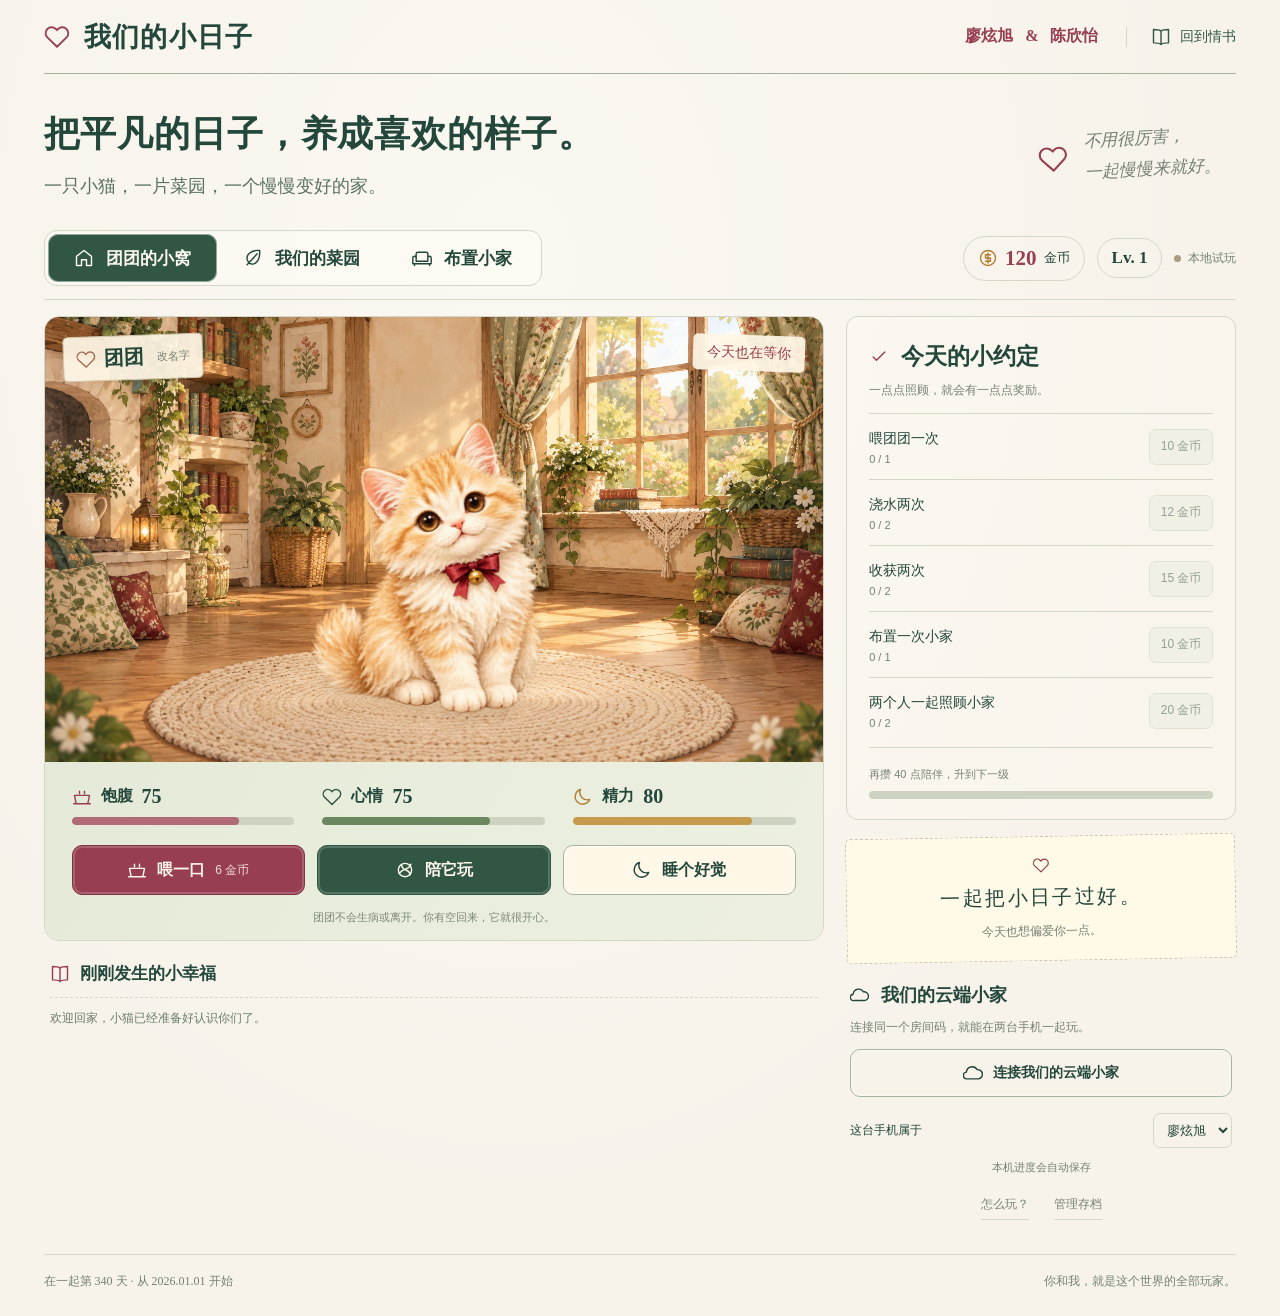
==== play/index.html @ 1a45c932 "Add our shared little world: pet, garden, home and romantic letter" ====
<!DOCTYPE html>
<html lang="zh-CN">
<head>
  <meta charset="utf-8">
  <meta name="viewport" content="width=device-width, initial-scale=1, viewport-fit=cover">
  <meta name="theme-color" content="#f7f3eb">
  <meta name="description" content="一只小猫，一片菜园，一个慢慢变好的家。属于我们的双人小天地。">
  <meta name="referrer" content="no-referrer">
  <title>我们的小日子 · 廖炫旭与陈欣怡</title>
  <link rel="stylesheet" href="./styles.css">
</head>
<body>
  <svg class="icon-library" aria-hidden="true"><defs>
    <symbol id="i-heart" viewBox="0 0 24 24"><path d="M20.8 4.6a5.5 5.5 0 0 0-7.8 0L12 5.7l-1.1-1.1a5.5 5.5 0 0 0-7.8 7.8L12 21l8.8-8.6a5.5 5.5 0 0 0 0-7.8Z"/></symbol>
    <symbol id="i-home" viewBox="0 0 24 24"><path d="m3 10 9-7 9 7v11h-6v-7H9v7H3Z"/></symbol>
    <symbol id="i-leaf" viewBox="0 0 24 24"><path d="M20 3C9 2 2 9 6 16s15 3 14-13ZM5 20 17 7"/></symbol>
    <symbol id="i-sofa" viewBox="0 0 24 24"><path d="M5 12V7a2 2 0 0 1 2-2h10a2 2 0 0 1 2 2v5M5 12a2 2 0 0 0-4 0v7h22v-7a2 2 0 0 0-4 0v4H5Zm-2 7v2m18-2v2"/></symbol>
    <symbol id="i-moon" viewBox="0 0 24 24"><path d="M20 15A9 9 0 0 1 9 3a9 9 0 1 0 11 12Z"/></symbol>
    <symbol id="i-bowl" viewBox="0 0 24 24"><path d="M3 10h18l-2 10H5ZM9 8V5m6 3V5M2 20h20"/></symbol>
    <symbol id="i-play" viewBox="0 0 24 24"><circle cx="12" cy="12" r="8"/><path d="M8 6c0 8 10 4 10 12M5 16c7-8 11-3 14-11"/></symbol>
    <symbol id="i-cloud" viewBox="0 0 24 24"><path d="M5 19a4 4 0 0 1-1-8 7 7 0 0 1 13-3 5.5 5.5 0 1 1 1.5 11Z"/></symbol>
    <symbol id="i-check" viewBox="0 0 24 24"><path d="m5 12 4 4L19 6"/></symbol>
    <symbol id="i-close" viewBox="0 0 24 24"><path d="m6 6 12 12M6 18 18 6"/></symbol>
    <symbol id="i-arrow" viewBox="0 0 24 24"><path d="M4 12h16m-6-6 6 6-6 6"/></symbol>
    <symbol id="i-water" viewBox="0 0 24 24"><path d="M12 3s-7 8-7 12a7 7 0 0 0 14 0c0-4-7-12-7-12ZM8 15a4 4 0 0 0 4 4"/></symbol>
    <symbol id="i-book" viewBox="0 0 24 24"><path d="M12 5v16M3 3c4 0 7 0 9 2 2-2 5-2 9-2v16c-4 0-7 0-9 2-2-2-5-2-9-2Z"/></symbol>
    <symbol id="i-coin" viewBox="0 0 24 24"><circle cx="12" cy="12" r="9"/><path d="M15 8H9v4h6v4H9m3-10v12"/></symbol>
    <symbol id="i-gift" viewBox="0 0 24 24"><path d="M3 10h18v4H3Zm2 4v7h14v-7M12 10v11M12 10c-8-2-6-8-2-5l2 5c8-2 6-8 2-5Z"/></symbol>
  </defs></svg>
  <div class="app-shell">
    <header class="topbar">
      <a href="./" class="brand"><svg><use href="#i-heart"/></svg><span>我们的小日子</span></a>
      <div class="topbar-right"><span class="couple">廖炫旭 <i>&amp;</i> 陈欣怡</span><a href="../index.html" class="letter-link"><svg><use href="#i-book"/></svg>回到情书</a></div>
    </header>
    <main>
      <section class="welcome" aria-labelledby="welcome-title">
        <div><h1 id="welcome-title">把平凡的日子，养成喜欢的样子。</h1><p>一只小猫，一片菜园，一个慢慢变好的家。</p></div>
        <div class="welcome-note"><svg><use href="#i-heart"/></svg><span>不用很厉害，<br>一起慢慢来就好。</span></div>
      </section>
      <div class="world-toolbar">
        <div class="tabs" role="tablist" aria-label="选择小游戏">
          <button id="tab-pet" role="tab" aria-selected="true" aria-controls="panel-pet" data-tab="pet"><svg><use href="#i-home"/></svg><span>团团的小窝</span></button>
          <button id="tab-farm" role="tab" aria-selected="false" aria-controls="panel-farm" tabindex="-1" data-tab="farm"><svg><use href="#i-leaf"/></svg><span>我们的菜园</span></button>
          <button id="tab-home" role="tab" aria-selected="false" aria-controls="panel-home" tabindex="-1" data-tab="home"><svg><use href="#i-sofa"/></svg><span>布置小家</span></button>
        </div>
        <div class="world-resources"><span class="coin-counter"><svg><use href="#i-coin"/></svg><b id="coins">120</b> 金币</span><span class="level-counter" id="level">Lv. 1</span><button class="connection" id="connection-button" aria-haspopup="dialog"><i id="connection-dot"></i><span id="connection-label">本地试玩</span></button></div>
      </div>
      <div class="world-layout">
        <div class="play-column">
          <section id="panel-pet" class="game-panel" role="tabpanel" aria-labelledby="tab-pet">
            <div class="scene pet-scene" id="pet-scene">
              <div class="scene-caption"><button class="pet-name" id="rename-pet" aria-label="给宠物取名字"><svg><use href="#i-heart"/></svg><span id="pet-name">团团</span><small>改名字</small></button><span class="scene-message" id="pet-message">今天也在等你</span></div>
              <button class="pet-character" id="pet-character" aria-label="摸摸团团"><span class="pet-sprite" aria-hidden="true"></span></button>
              <span class="pet-bubble" id="pet-bubble" aria-live="polite" hidden>喵，喜欢和你在一起。</span>
            </div>
            <div class="pet-care">
              <div class="pet-stats">
                <div class="pet-stat"><span><svg><use href="#i-bowl"/></svg>饱腹 <b id="hunger-value">75</b></span><progress id="hunger-bar" max="100" value="75" aria-label="饱腹程度">75</progress></div>
                <div class="pet-stat"><span><svg><use href="#i-heart"/></svg>心情 <b id="happiness-value">75</b></span><progress id="happiness-bar" max="100" value="75" aria-label="心情">75</progress></div>
                <div class="pet-stat"><span><svg><use href="#i-moon"/></svg>精力 <b id="energy-value">80</b></span><progress id="energy-bar" max="100" value="80" aria-label="精力">80</progress></div>
              </div>
              <div class="pet-actions"><button class="button rose" data-action="feed"><svg><use href="#i-bowl"/></svg>喂一口 <small>6 金币</small></button><button class="button green" data-action="play"><svg><use href="#i-play"/></svg>陪它玩</button><button class="button paper" data-action="rest"><svg><use href="#i-moon"/></svg>睡个好觉</button></div>
              <p class="gentle-note" id="pet-help">团团不会生病或离开。你有空回来，它就很开心。</p>
            </div>
          </section>
          <section id="panel-farm" class="game-panel" role="tabpanel" aria-labelledby="tab-farm" hidden>
            <div class="section-top"><div><h2>一起种下小期待</h2><p>选择种子，再点一块空地。浇水可以让作物更快长大。</p></div><button class="small-button" id="harvest-all">收获成熟作物</button></div>
            <div class="seed-picker" id="seed-picker" aria-label="选择种子"></div>
            <div class="scene farm-scene" id="farm-scene"><div class="farm-plots" id="farm-plots" aria-label="六块菜地"></div><div class="garden-caption"><svg><use href="#i-leaf"/></svg><span>爱会长大，小菜也会。</span></div></div>
            <div class="farm-footer"><span><span class="legend-dot empty"></span>空地：种下</span><span><span class="legend-dot growing"></span>生长中：浇水</span><span><span class="legend-dot ready"></span>成熟了：收获</span><p>离开页面也会生长，不会枯萎。最快 20 秒就能收获。</p></div>
          </section>
          <section id="panel-home" class="game-panel" role="tabpanel" aria-labelledby="tab-home" hidden>
            <div class="section-top"><div><h2>把喜欢的东西，放进我们的家</h2><p id="home-help">买一件家具，再点「摆放」。可以拖动，也可以选中后点位置。</p></div><button class="small-button" id="remove-selected" disabled>收回选中的家具</button></div>
            <div class="scene home-scene" id="home-scene" tabindex="0" role="group" aria-label="布置小家，选中家具后用方向键移动"><div class="home-items" id="home-items"></div><div class="home-hint" id="placement-hint" hidden>点一个位置，或用方向键微调</div></div>
            <div class="shop-heading"><h3>把家一点点填满</h3><span id="selected-furniture-label">先从一张柔软的小毯子开始。</span></div>
            <div class="furniture-shop" id="furniture-shop"></div>
          </section>
          <section class="journal-section" aria-labelledby="journal-title"><div class="journal-heading"><svg><use href="#i-book"/></svg><h2 id="journal-title">刚刚发生的小幸福</h2></div><ol id="journal-list"><li>欢迎回家，团团已经准备好认识你们了。</li></ol></section>
        </div>
        <aside class="sidebar">
          <section class="daily-section" aria-labelledby="daily-title"><h2 id="daily-title"><svg><use href="#i-check"/></svg>今天的小约定</h2><p class="daily-note">一点点照顾，就会有一点点奖励。</p><div id="daily-tasks"></div><div class="level-progress"><span id="xp-label">再攒 40 点陪伴，升到下一级</span><progress id="xp-bar" max="40" value="0" aria-label="等级经验"></progress></div></section>
          <div class="love-note"><svg><use href="#i-heart"/></svg><p>一起把小日子过好。</p><small id="daily-love">今天也想偏爱你一点。</small></div>
          <section class="shared-section"><h2><svg><use href="#i-cloud"/></svg>我们的云端小家</h2><p id="sync-help">连接同一个房间码，就能在两台手机一起玩。</p><button class="button cloud-button" id="open-cloud"><svg><use href="#i-cloud"/></svg><span id="cloud-button-label">连接我们的云端小家</span></button><div class="actor-select"><label for="actor">这台手机属于</label><select id="actor"><option value="heok">廖炫旭</option><option value="xy">陈欣怡</option></select></div><p class="save-status" id="save-status" role="status">本机进度会自动保存</p></section>
          <div class="utility-actions"><button id="open-guide">怎么玩？</button><button id="open-save">管理存档</button></div>
        </aside>
      </div>
    </main>
    <footer><p id="anniversary-label">在一起第 273 天 · 从 2026.01.01 开始</p><p>你和我，就是这个世界的全部玩家。</p></footer>
  </div>
  <dialog id="cloud-dialog" aria-labelledby="cloud-title"><button class="dialog-close" data-close="cloud-dialog" aria-label="关闭云端连接"><svg><use href="#i-close"/></svg></button><h2 id="cloud-title">让我们住进同一个小世界</h2><p>一人创建小家，把房间码私下发给另一人。另一台手机输入同一个码，进度就能共享。</p><div class="cloud-connected" id="cloud-connected" hidden><label for="current-code">你们的房间码（只发给彼此）</label><input id="current-code" readonly autocomplete="off" spellcheck="false"><button class="button green" id="copy-room">复制房间码</button><button class="text-button" id="leave-room">切回本地试玩</button></div><div id="cloud-setup"><button class="button green wide" id="create-room">创建我们的新小家</button><p class="separator">或者，加入已经创建的小家</p><form id="join-form"><label for="join-code">房间码</label><input id="join-code" placeholder="粘贴对方发来的 32 位房间码" minlength="32" maxlength="40" autocomplete="off" autocapitalize="off" spellcheck="false" required><button class="button paper wide" type="submit">加入这个小家</button></form><p class="small-print">云端小家从全新的进度开始；本地试玩存档会保留。断网时暂停云端操作，避免覆盖彼此的进度。</p></div><p class="dialog-status" id="cloud-status" role="status"></p></dialog>
  <dialog id="name-dialog" aria-labelledby="name-title"><button class="dialog-close" data-close="name-dialog" aria-label="关闭取名"><svg><use href="#i-close"/></svg></button><h2 id="name-title">给小猫取个名字</h2><form id="name-form"><label for="new-pet-name">你们想怎么叫它？</label><input id="new-pet-name" maxlength="12" autocomplete="off" required><button class="button green" type="submit">就叫这个名字</button></form><p class="dialog-status" id="name-status" role="status"></p></dialog>
  <dialog id="guide-dialog" aria-labelledby="guide-title"><button class="dialog-close" data-close="guide-dialog" aria-label="关闭玩法说明"><svg><use href="#i-close"/></svg></button><h2 id="guide-title">我们的慢慢来指南</h2><ol class="guide-list"><li><b>照顾小猫</b><p>喂食花 6 金币；玩耍消耗精力；睡一觉补充精力。连点时它会休息几秒，不会生病或离开。</p></li><li><b>经营菜园</b><p>先选种子，再点空地。胡萝卜 20 秒、草莓 45 秒、向日葵 90 秒成熟；浇一次水会缩短剩余时间。成熟后点击收获，赚取金币和陪伴经验。</p></li><li><b>布置小家</b><p>购买家具后点「摆放」，再点场景里的位置。拖动已摆好的家具，或选中后用方向键移动。收回的家具仍属于你们。</p></li><li><b>一起完成小约定</b><p>达到目标后领取金币。每日按马来西亚时间刷新，两个人都参与可以额外领奖。</p></li><li><b>两台手机共享</b><p>连接同一个私密房间码，选好各自名字。操作同步给对方；短暂断网时会暂停，恢复后重新读取共享进度。</p></li></ol><button class="button green wide" data-close="guide-dialog">知道啦，开始过小日子</button></dialog>
  <dialog id="save-dialog" aria-labelledby="save-title"><button class="dialog-close" data-close="save-dialog" aria-label="关闭存档管理"><svg><use href="#i-close"/></svg></button><h2 id="save-title">把我们的进度好好收起来</h2><p>本地试玩会自动保存到这台设备。导出一个备份文件，可以把本地进度搬到另一台设备。</p><button class="button green wide" id="export-save">导出本地存档</button><label class="button paper wide file-label">选择本地备份文件<input type="file" id="import-file" accept="application/json,.json" hidden></label><p id="import-summary" hidden></p><button class="button rose wide" id="confirm-import" hidden>确认恢复这份备份</button><p class="small-print">导入只替换本地试玩存档，不改动云端小家。保留房间码即可重新进入云端；请勿把房间码放进公开仓库。</p><p class="dialog-status" id="save-dialog-status" role="status"></p></dialog>
  <div class="toast" id="toast" role="status" hidden></div>
  <noscript><p class="noscript">请启用 JavaScript，让团团和菜园陪你一起运行。</p></noscript>
  <script type="module" src="./app.js"></script>
</body>
</html>
---- play/styles.css ----
:root {
  color-scheme: light;
  --paper: #f7f3eb;
  --surface: #fbf8f0;
  --ink: #23473b;
  --green: #315644;
  --sage: #e4ebdc;
  --rose: #973f50;
  --gold: #b37e32;
  --muted: #748173;
  --line: #d4d7c7;
  --serif: 'Songti SC', 'STSong', 'SimSun', 'Noto Serif CJK SC', serif;
  --sans: 'Trebuchet MS', 'PingFang SC', 'Microsoft YaHei', sans-serif;
}
* { box-sizing: border-box; }
html { scroll-behavior: smooth; }
html:has(dialog[open]) { overflow: hidden; }
body { margin: 0; color: var(--ink); font-family: var(--sans); background: radial-gradient(ellipse at 40% 20%, #fffdf877, transparent 65%), var(--paper); }
button, input, select { font: inherit; }
button, a { -webkit-tap-highlight-color: transparent; touch-action: manipulation; }
button { cursor: pointer; }
button:disabled { cursor: default; opacity: .48; }
button, a, input, select { outline-offset: 4px; }
:focus-visible { outline: 2px solid var(--rose); }
svg { width: 20px; height: 20px; fill: none; stroke: currentColor; stroke-width: 1.7; stroke-linecap: round; stroke-linejoin: round; flex-shrink: 0; }
.icon-library, [hidden] { display: none !important; }
.app-shell { max-width: 1480px; margin: auto; padding: 0 3.4%; }
.topbar { display: flex; align-items: center; justify-content: space-between; height: 74px; gap: 24px; border-bottom: 1px solid #a5b09e; }
.brand { display: flex; align-items: center; gap: 14px; color: var(--ink); text-decoration: none; font: 700 27px var(--serif); letter-spacing: .05em; }
.brand svg { color: var(--rose); width: 26px; height: 26px; }
.topbar-right { display: flex; align-items: center; gap: 28px; }
.couple { font: 600 16px var(--serif); color: var(--rose); }
.couple i { margin: 0 8px; font-style: normal; }
.letter-link { display: flex; align-items: center; gap: 9px; text-decoration: none; font-size: 14px; border-left: 1px solid var(--line); padding-left: 24px; }
.letter-link:hover { color: var(--rose); }
.welcome { display: flex; justify-content: space-between; align-items: center; padding: 34px 0 28px; gap: 30px; }
h1 { font: 700 clamp(25px, 2.8vw, 40px)/1.5 var(--serif); margin: 0; letter-spacing: .02em; }
.welcome p { font: 18px/1.8 var(--serif); margin: 8px 0 0; color: #597260; }
.welcome-note { display: flex; align-items: center; gap: 16px; font: italic 17px/1.8 var(--serif); color: var(--muted); transform: rotate(-3deg); padding-right: 16px; }
.welcome-note svg { width: 30px; height: 30px; color: var(--rose); }
.world-toolbar { display: flex; align-items: center; justify-content: space-between; gap: 22px; padding-bottom: 13px; border-bottom: 1px solid var(--line); margin-bottom: 16px; }
.tabs { display: flex; border: 1px solid var(--line); padding: 3px; border-radius: 13px; background: #fffef650; }
.tabs button { display: flex; justify-content: center; align-items: center; gap: 12px; border: 0; border-radius: 10px; background: transparent; color: var(--ink); font: 600 17px var(--serif); padding: 12px 26px; min-height: 48px; }
.tabs button[aria-selected='true'] { background: var(--green); color: var(--surface); box-shadow: inset 0 0 0 1px #fff7; }
.tabs button:not([aria-selected='true']):hover { background: var(--sage); }
.world-resources { display: flex; align-items: center; gap: 12px; white-space: nowrap; }
.coin-counter, .level-counter { display: flex; gap: 7px; align-items: center; padding: 9px 14px; border: 1px solid var(--line); border-radius: 99px; font-size: 13px; }
.coin-counter svg { color: var(--gold); }
.coin-counter b { color: var(--rose); font: 700 21px Georgia, serif; font-variant-numeric: tabular-nums; }
.level-counter { font: 600 17px Georgia, serif; }
.connection { border: 0; background: none; color: var(--muted); display: flex; align-items: center; gap: 7px; font-size: 12px; padding: 10px 0; }
.connection i { width: 7px; height: 7px; border-radius: 50%; background: #a89c7e; }
.connection i.connected { background: #588966; }
.connection i.offline { background: var(--rose); }
.world-layout { display: grid; grid-template-columns: minmax(0, 2fr) minmax(280px, 1fr); gap: 22px; align-items: start; }
.play-column, .sidebar { min-width: 0; }
.game-panel { border: 1px solid var(--line); border-radius: 15px; overflow: hidden; background: var(--sage); }
.scene { position: relative; isolation: isolate; overflow: hidden; background-position: center; background-size: cover; }
.pet-scene { aspect-ratio: 1.75; background-image: url('./assets/pet-scene.png'); background-color: #d7ddc8; }
.scene-caption { position: absolute; top: 18px; left: 18px; right: 18px; display: flex; align-items: start; justify-content: space-between; gap: 15px; z-index: 2; }
.pet-name { display: flex; align-items: center; gap: 8px; border: 1px solid #d1c8ac; border-radius: 5px; background: #fff7e7ec; box-shadow: 0 2px 6px #30231c15; padding: 8px 12px; color: var(--ink); font: 700 20px var(--serif); transform: rotate(-2deg); }
.pet-name svg { color: #a46f57; }
.pet-name small { font: 11px var(--sans); color: var(--muted); margin-left: 5px; }
.scene-message { font: 14px var(--serif); background: #fff7e7ec; padding: 9px 14px; border-radius: 5px; color: var(--rose); transform: rotate(2deg); max-width: 52%; }
.pet-character { position: absolute; left: 50%; bottom: 5%; width: 43%; aspect-ratio: var(--pet-ratio, 1); transform: translateX(-50%); background: none; border: 0; padding: 0; filter: drop-shadow(0 8px 5px #59452b1a); cursor: pointer; }
.pet-sprite { display: block; width: 100%; height: 100%; background-image: url('./assets/pet-sprites.png'); background-size: 300% 100%; background-position: 0% center; animation: breathe 4s ease-in-out infinite; transform-origin: bottom; }
.pet-character.playing .pet-sprite { background-position: 50% center; animation: bounce .7s ease-in-out 3; }
.pet-character.sleeping .pet-sprite { background-position: 100% center; }
.pet-bubble { position: absolute; bottom: 43%; left: 50%; transform: translateX(-50%); background: #fffdf4f5; border-radius: 20px 20px 20px 3px; border: 1px solid var(--line); padding: 11px 17px; font: 15px var(--serif); color: var(--rose); box-shadow: 0 4px 15px #30231c14; z-index: 3; width: max-content; max-width: 85%; }
.pet-care { padding: 23px 27px 12px; background: linear-gradient(120deg, #e5ead8, #edf0e1); }
.pet-stats { display: grid; grid-template-columns: repeat(3, 1fr); gap: 28px; margin-bottom: 20px; }
.pet-stat > span { display: flex; align-items: center; gap: 9px; font: 600 16px var(--serif); }
.pet-stat:nth-child(1) svg { color: var(--rose); }
.pet-stat:nth-child(2) svg { color: var(--green); }
.pet-stat:nth-child(3) svg { color: var(--gold); }
.pet-stat b { font: 600 20px Georgia, serif; font-variant-numeric: tabular-nums; }
progress { display: block; width: 100%; height: 8px; margin-top: 9px; appearance: none; border: 0; border-radius: 99px; overflow: hidden; background: #ccd3c0; }
progress::-webkit-progress-bar { background: #ccd3c0; }
progress::-webkit-progress-value { background: #6a875f; border-radius: 99px; }
progress::-moz-progress-bar { background: #6a875f; border-radius: 99px; }
#hunger-bar::-webkit-progress-value { background: #b36a78; }
#hunger-bar::-moz-progress-bar { background: #b36a78; }
#energy-bar::-webkit-progress-value { background: #c59a4b; }
#energy-bar::-moz-progress-bar { background: #c59a4b; }
.pet-actions { display: grid; grid-template-columns: repeat(3, 1fr); gap: 12px; }
.button { display: inline-flex; align-items: center; justify-content: center; gap: 10px; min-height: 48px; border: 1px solid #a9b4a0; border-radius: 10px; padding: 13px 18px; font: 600 16px/1.4 var(--serif); color: var(--ink); background: var(--surface); box-shadow: inset 0 0 0 2px #ffffff30; }
.button small { font: 12px var(--sans); opacity: .85; }
.button:not(:disabled):hover { filter: brightness(.97); }
.rose { background: var(--rose); border-color: #813344; color: #fff8ec; }
.green { background: var(--green); border-color: var(--green); color: #fff8ec; }
.paper { background: #fff8e9; }
.wide { width: 100%; margin-top: 14px; }
.gentle-note { font-size: 11px; color: #7b8975; margin: 13px 0 0; text-align: center; line-height: 1.8; }
.sidebar h2, .journal-heading h2 { display: flex; align-items: center; gap: 12px; font: 700 23px var(--serif); margin: 0; }
.daily-section { border: 1px solid var(--line); border-radius: 12px; background: #fffaf242; padding: 24px 22px 20px; }
.daily-section h2 svg { color: var(--rose); }
.daily-note { font-size: 12px; color: var(--muted); margin: 10px 0 14px; }
.task { display: grid; grid-template-columns: minmax(0, 1fr) auto; align-items: center; gap: 10px; border-top: 1px solid var(--line); padding: 14px 0; }
.task-name { font-size: 14px; line-height: 1.5; margin: 0; }
.task-progress { display: block; margin-top: 4px; color: var(--muted); font-size: 11px; }
.letter-link { color: var(--green); text-decoration: none; }
.task-name small { display: block; color: var(--muted); font-size: 11px; margin-top: 4px; }
.task button { min-height: 36px; padding: 8px 11px; border: 1px solid #c5cfb9; border-radius: 7px; background: #e8ecdc; color: var(--ink); font-size: 12px; white-space: nowrap; }
.task button.claimable { background: var(--green); color: #fff8ec; border-color: var(--green); }
.task.claimed .task-name { color: var(--muted); }
.level-progress { border-top: 1px solid var(--line); padding-top: 16px; margin-top: 4px; }
.level-progress span { font-size: 11px; color: var(--muted); }
.love-note { padding: 20px 24px; border: 1px dashed #c9c3ad; background: #fff9e8; margin-top: 16px; text-align: center; border-radius: 5px; transform: rotate(-1deg); }
.love-note svg { color: var(--rose); width: 17px; height: 17px; }
.love-note p { font: 20px var(--serif); letter-spacing: .12em; margin: 6px 0 10px; }
.love-note small { color: var(--muted); font: 12px var(--serif); }
.shared-section { padding: 22px 4px 0; }
.shared-section h2 { font-size: 18px; }
.shared-section h2 svg { width: 19px; }
.shared-section > p { font-size: 12px; line-height: 1.8; color: var(--muted); margin: 10px 0; }
.cloud-button { width: 100%; font-size: 14px; background: transparent; min-height: 48px; }
.actor-select { display: flex; align-items: center; justify-content: space-between; font-size: 12px; gap: 12px; margin-top: 16px; }
select { color: var(--ink); background: var(--paper); border: 1px solid var(--line); border-radius: 7px; font-size: 13px; padding: 8px 9px; max-width: 60%; }
.save-status { text-align: center; font-size: 11px !important; }
.utility-actions { display: flex; justify-content: center; gap: 25px; margin: 12px 0; }
.utility-actions button, .text-button { border: 0; border-bottom: 1px solid var(--line); padding: 6px 0; background: none; color: var(--muted); font-size: 12px; }
.text-button { margin: 10px 0 0 20px; }
.journal-section { padding: 21px 6px 0; }
.journal-heading { display: flex; align-items: center; gap: 10px; }
.journal-heading > svg { color: var(--rose); }
.journal-heading h2 { font-size: 17px; }
.journal-section ol { list-style: none; padding: 0; margin: 12px 0 0; }
.journal-section li { font-size: 12px; color: #697b69; border-top: 1px dashed var(--line); padding: 10px 0; line-height: 1.7; }
.journal-section time { font-size: 10px; margin-right: 9px; color: #8c9687; }
footer { display: flex; align-items: center; justify-content: space-between; gap: 24px; margin-top: 22px; border-top: 1px solid var(--line); padding: 16px 0 25px; font: 12px/1.7 var(--serif); color: var(--muted); }
footer p { margin: 0; }
.section-top { display: flex; align-items: center; justify-content: space-between; gap: 20px; padding: 20px 22px 12px; background: var(--surface); }
.section-top h2 { margin: 0; font: 600 23px/1.4 var(--serif); }
.section-top p { font-size: 12px; line-height: 1.8; color: var(--muted); margin: 7px 0 0; }
.small-button { flex-shrink: 0; font-size: 12px; color: var(--ink); min-height: 40px; padding: 10px 14px; border: 1px solid var(--line); background: #edf0e3; border-radius: 8px; }
.seed-picker { display: flex; gap: 10px; padding: 12px 22px 16px; background: var(--surface); }
.seed-button { display: flex; align-items: center; gap: 8px; border: 1px solid var(--line); border-radius: 9px; background: var(--paper); padding: 7px 14px; min-height: 49px; color: var(--ink); text-align: left; font-size: 13px; flex: 1; }
.seed-button[aria-pressed='true'] { border-color: var(--green); background: var(--sage); box-shadow: inset 0 0 0 1px var(--green); }
.seed-button small { display: block; font-size: 10px; color: var(--muted); margin-top: 4px; }
.plant-sprite { display: block; flex-shrink: 0; background-image: url('./assets/farm-sprites.png'); background-size: 500% 100%; background-position: 0% center; width: 40px; aspect-ratio: var(--plant-ratio, 1); }
.plant-sprite.carrot { background-position: 25% center; }
.plant-sprite.strawberry { background-position: 50% center; }
.plant-sprite.sunflower { background-position: 75% center; }
.plant-sprite.basket { background-position: 100% center; }
.farm-scene { aspect-ratio: 1.5; background-image: url('./assets/farm-scene.png'); background-size: 100% 100%; background-color: #dce6bf; }
.farm-plots { position: absolute; inset: 34% 16% 27%; display: grid; grid-template-columns: repeat(3, 1fr); grid-template-rows: repeat(2, 1fr); gap: 21% 6%; }
.plot { position: relative; display: flex; flex-direction: column; align-items: center; justify-content: flex-end; border: 2px solid transparent; background: #734a2920; border-radius: 30%; padding: 0; color: #fffbed; text-shadow: 0 1px 3px #25321990; font-size: 12px; min-width: 0; overflow: visible; }
.plot:hover { border-color: #fff9ca; }
.plot > .plant-sprite { position: absolute; width: 68%; bottom: 20%; }
.plot-label { position: absolute; top: 98%; left: 50%; transform: translateX(-50%); white-space: nowrap; padding: 3px 8px; border-radius: 5px; background: #254734b5; font-size: 11px; line-height: 1.5; text-shadow: none; }
.plot.ready .plot-label { background: #fff7dce8; color: var(--green); border: 1px solid #6c8858; }
.plot.ready { border-color: #f7df79; animation: ready-glow 2s ease-in-out infinite; }
.plot .water-tag { position: absolute; top: 0; right: 0; width: 18px; height: 18px; background: #d9eff2; color: #4a838d; border-radius: 50%; padding: 2px; }
.garden-caption { position: absolute; bottom: 13px; left: 18px; display: flex; align-items: center; gap: 8px; background: #fffaf0e6; color: var(--green); padding: 7px 12px; font: 13px var(--serif); border-radius: 6px; }
.farm-footer { padding: 20px 22px 12px; background: #e5ead8; display: flex; gap: 16px; flex-wrap: wrap; font-size: 11px; }
.farm-footer > span { display: flex; align-items: center; gap: 6px; }
.legend-dot { width: 8px; height: 8px; display: inline-block; border-radius: 50%; background: #8a7154; }
.legend-dot.growing { background: #718d58; }
.legend-dot.ready { background: #c1a54e; }
.farm-footer p { width: 100%; margin: 0; color: var(--muted); line-height: 1.8; }
.home-scene { aspect-ratio: 1.5; background-image: url('./assets/home-scene.png'); background-size: 100% 100%; background-color: #dfd2b7; touch-action: pan-y; }
.home-items { position: absolute; inset: 0; }
.furniture-sprite { background-image: url('./assets/furniture-sprites.png'); background-size: 400% 200%; background-position: 0 0; display: block; width: 55px; aspect-ratio: var(--furniture-ratio, 1); flex-shrink: 0; }
.furniture-sprite.sofa { background-position: 33.333% 0; }
.furniture-sprite.plant { background-position: 66.666% 0; }
.furniture-sprite.lamp { background-position: 100% 0; }
.furniture-sprite.bookshelf { background-position: 0 100%; }
.furniture-sprite.painting { background-position: 33.333% 100%; }
.furniture-sprite.table { background-position: 66.666% 100%; }
.furniture-sprite.bed { background-position: 100% 100%; }
.placed-item { position: absolute; padding: 0; border: 1px solid transparent; background: none; width: 22%; aspect-ratio: var(--furniture-ratio, 1); transform: translate(-50%, -75%); cursor: grab; touch-action: none; border-radius: 8px; }
.placed-item > .furniture-sprite { width: 100%; height: 100%; }
.placed-item[data-item='rug'] { width: 32%; }
.placed-item[data-item='plant'], .placed-item[data-item='lamp'], .placed-item[data-item='painting'] { width: 16%; }
.placed-item.selected { border-color: #faf9dc; background-color: #ffffff22; outline: 1px dashed var(--green); outline-offset: 2px; }
.placed-item.dragging { cursor: grabbing; filter: drop-shadow(0 12px 9px #45392935); z-index: 99 !important; }
.home-hint { position: absolute; left: 50%; bottom: 12px; transform: translateX(-50%); font-size: 12px; color: var(--ink); background: #fffbece8; border-radius: 7px; padding: 8px 14px; max-width: 90%; width: max-content; pointer-events: none; }
.shop-heading { display: flex; align-items: center; justify-content: space-between; gap: 15px; padding: 18px 22px 8px; }
.shop-heading h3 { margin: 0; font: 600 20px var(--serif); }
.shop-heading span { font-size: 11px; color: var(--muted); line-height: 1.6; }
.furniture-shop { display: grid; grid-template-columns: repeat(4, 1fr); gap: 12px; padding: 10px 20px 20px; }
.furniture-card { display: flex; flex-direction: column; align-items: center; background: #fffaf0b5; border: 1px solid #d1d7c3; padding: 10px 6px; border-radius: 8px; text-align: center; gap: 6px; }
.furniture-card .furniture-sprite { width: 68px; }
.furniture-card h4 { font-size: 12px; font-weight: 500; margin: 0; }
.furniture-card p { font-size: 10px; color: var(--muted); margin: 0; }
.furniture-card button { border: 1px solid #aaba99; border-radius: 6px; color: var(--green); background: #edf1e3; min-height: 34px; font-size: 11px; padding: 6px 12px; margin-top: 3px; }
dialog { width: min(520px, calc(100% - 32px)); max-height: calc(100dvh - 48px); overflow-y: auto; border: 1px solid #a4b199; border-radius: 14px; background: var(--paper); color: var(--ink); box-shadow: 0 20px 100px #27362845; padding: 34px; }
dialog::backdrop { background: #20392770; backdrop-filter: blur(4px); }
dialog h2 { font: 700 27px/1.5 var(--serif); margin: 0 0 16px; padding-right: 18px; }
dialog p { font-size: 14px; line-height: 1.8; }
.dialog-close { position: absolute; top: 10px; right: 10px; width: 44px; height: 44px; display: grid; place-items: center; border: 0; background: none; color: var(--ink); }
dialog label { display: block; font-size: 13px; margin: 16px 0 8px; }
dialog input { width: 100%; border: 1px solid #bbc5ae; background: #fffcf2; color: var(--ink); border-radius: 8px; padding: 12px; font-size: 16px; min-height: 46px; }
#current-code { font-family: monospace; font-size: 12px; }
dialog form .button { margin-top: 16px; }
.separator { text-align: center; color: var(--muted); margin-top: 23px; font-size: 12px; }
.small-print { font-size: 11px !important; color: var(--muted); }
.dialog-status { color: var(--rose); min-height: 1.8em; }
.guide-list { padding-left: 22px; }
.guide-list li { margin-bottom: 14px; font: 600 16px var(--serif); }
.guide-list p { font: 13px/1.8 var(--sans); margin: 7px 0 0; color: #677a68; }
.file-label { display: flex; cursor: pointer; font-size: 16px; margin-top: 15px; }
.toast { position: fixed; z-index: 10; bottom: max(24px, env(safe-area-inset-bottom)); left: 50%; transform: translateX(-50%); width: max-content; max-width: calc(100vw - 32px); background: #254734f2; color: #fffbe9; padding: 12px 20px; border-radius: 10px; font-size: 14px; line-height: 1.6; box-shadow: 0 5px 20px #203e2925; }
.noscript { padding: 30px; text-align: center; }
@keyframes breathe { 0%, 100% { transform: scale(1); } 50% { transform: scale(1.015); } }
@keyframes bounce { 0%, 100% { transform: translateY(0) rotate(0); } 50% { transform: translateY(-8px) rotate(3deg); } }
@keyframes ready-glow { 50% { box-shadow: 0 0 12px #fff4a98a; } }
@media (max-width: 1100px) {
  .tabs button { padding: 11px 18px; gap: 8px; font-size: 15px; }
  .world-resources { gap: 9px; }
  .world-layout { grid-template-columns: minmax(0, 1.75fr) minmax(260px, 1fr); gap: 18px; }
  .pet-care { padding: 19px 19px 12px; }
  .pet-actions { gap: 8px; }
  .pet-actions .button { font-size: 14px; padding: 11px 8px; gap: 7px; }
  .pet-actions .button small { font-size: 10px; }
  .daily-section { padding: 20px 18px; }
  .sidebar h2 { font-size: 21px; }
  .welcome-note { display: none; }
  .seed-button { padding: 7px 9px; gap: 5px; }
  .seed-button .plant-sprite { width: 26px; }
}
@media (max-width: 850px) {
  .world-layout { grid-template-columns: 1fr; }
  .sidebar { display: grid; grid-template-columns: 1fr 1fr; gap: 20px; }
  .love-note { display: none; }
  .shared-section { padding: 20px; border: 1px solid var(--line); border-radius: 12px; }
  .utility-actions { grid-column: 1 / -1; margin: 0; }
  .connection { font-size: 11px; }
  .world-resources { gap: 6px; }
  .level-counter { display: none; }
}
@media (max-width: 640px) {
  .app-shell { padding: 0 5%; }
  .topbar { height: 66px; gap: 12px; }
  .brand { font-size: 20px; gap: 9px; }
  .brand svg { width: 22px; height: 22px; }
  .couple { display: none; }
  .letter-link { padding: 8px 0; border: 0; font-size: 11px; gap: 5px; }
  .letter-link svg { width: 16px; height: 16px; }
  .welcome { padding: 24px 0 19px; }
  h1 { font-size: 27px; max-width: 14em; line-height: 1.45; }
  .welcome p { font-size: 14px; line-height: 1.7; margin-top: 10px; }
  .world-toolbar { flex-wrap: wrap-reverse; gap: 12px; padding-bottom: 12px; }
  .world-resources { width: 100%; justify-content: space-between; }
  .level-counter { display: inline-flex; margin-left: -30px; font-size: 14px; }
  .coin-counter { font-size: 11px; padding: 6px 12px; }
  .coin-counter b { font-size: 19px; }
  .connection { font-size: 12px; }
  .tabs { width: 100%; }
  .tabs button { flex: 1; min-width: 0; padding: 10px 6px; gap: 5px; font-size: 13px; min-height: 44px; }
  .tabs svg { width: 17px; height: 17px; }
  .world-layout { gap: 20px; }
  .scene-caption { top: 12px; left: 10px; right: 10px; }
  .pet-name { font-size: 17px; padding: 6px 9px; gap: 6px; }
  .pet-name small { display: none; }
  .scene-message { font-size: 11px; padding: 7px 9px; }
  .pet-scene { aspect-ratio: 1.4; }
  .pet-character { width: 56%; bottom: 2%; }
  .pet-bubble { font-size: 12px; bottom: 40%; padding: 8px 12px; }
  .pet-care { padding: 17px 13px 12px; }
  .pet-stats { gap: 16px; margin-bottom: 16px; }
  .pet-stat > span { font-size: 13px; gap: 4px; }
  .pet-stat svg { width: 16px; height: 16px; }
  .pet-stat b { font-size: 18px; }
  .pet-actions { gap: 7px; }
  .pet-actions .button { padding: 10px 5px; flex-wrap: wrap; font-size: 12px; gap: 4px; min-height: 56px; }
  .pet-actions .button svg { width: 16px; height: 16px; }
  .pet-actions .button small { width: 100%; }
  .gentle-note { font-size: 10px; }
  .sidebar { grid-template-columns: 1fr; gap: 16px; }
  .daily-section { padding: 21px 19px; }
  .sidebar h2 { font-size: 22px; }
  .task { padding: 13px 0; }
  .task-name { font-size: 14px; }
  .shared-section { padding: 20px; }
  .journal-section { padding-top: 18px; }
  .journal-section li { font-size: 11px; }
  .section-top { padding: 16px 13px 10px; gap: 8px; align-items: start; }
  .section-top h2 { font-size: 20px; }
  .section-top p { font-size: 11px; }
  .small-button { padding: 8px; font-size: 10px; min-height: 38px; max-width: 86px; }
  .seed-picker { gap: 5px; padding: 10px 9px 13px; }
  .seed-button { padding: 7px 6px; gap: 5px; font-size: 12px; }
  .seed-button .plant-sprite { width: 22px; }
  .seed-button small { font-size: 9px; }
  .farm-scene { aspect-ratio: 1.32; }
  .plot-label { font-size: 9px; padding: 3px 5px; }
  .garden-caption { font-size: 11px; left: 10px; bottom: 10px; padding: 6px 8px; }
  .farm-footer { padding: 15px 13px 12px; gap: 9px; font-size: 10px; }
  .home-scene { aspect-ratio: 1.32; }
  .shop-heading { padding: 15px 13px 8px; display: block; }
  .shop-heading h3 { font-size: 19px; margin-bottom: 6px; }
  .furniture-shop { padding: 9px 10px 15px; grid-template-columns: repeat(4, minmax(0,1fr)); gap: 6px; }
  .furniture-card { padding: 8px 2px; }
  .furniture-card .furniture-sprite { width: 48px; max-width: 90%; }
  .furniture-card h4 { font-size: 10px; }
  .furniture-card p { font-size: 9px; }
  .furniture-card button { min-height: 35px; font-size: 10px; padding: 6px 8px; }
  .home-hint { font-size: 10px; padding: 6px 8px; }
  footer { flex-direction: column; align-items: start; gap: 4px; font-size: 11px; padding-bottom: max(22px, env(safe-area-inset-bottom)); }
  dialog { padding: 32px 23px 24px; }
  dialog h2 { font-size: 24px; }
  dialog p { font-size: 13px; }
}
@media (prefers-reduced-motion: reduce) { *, *::before, *::after { animation: none !important; transition: none !important; } html { scroll-behavior: auto; } }
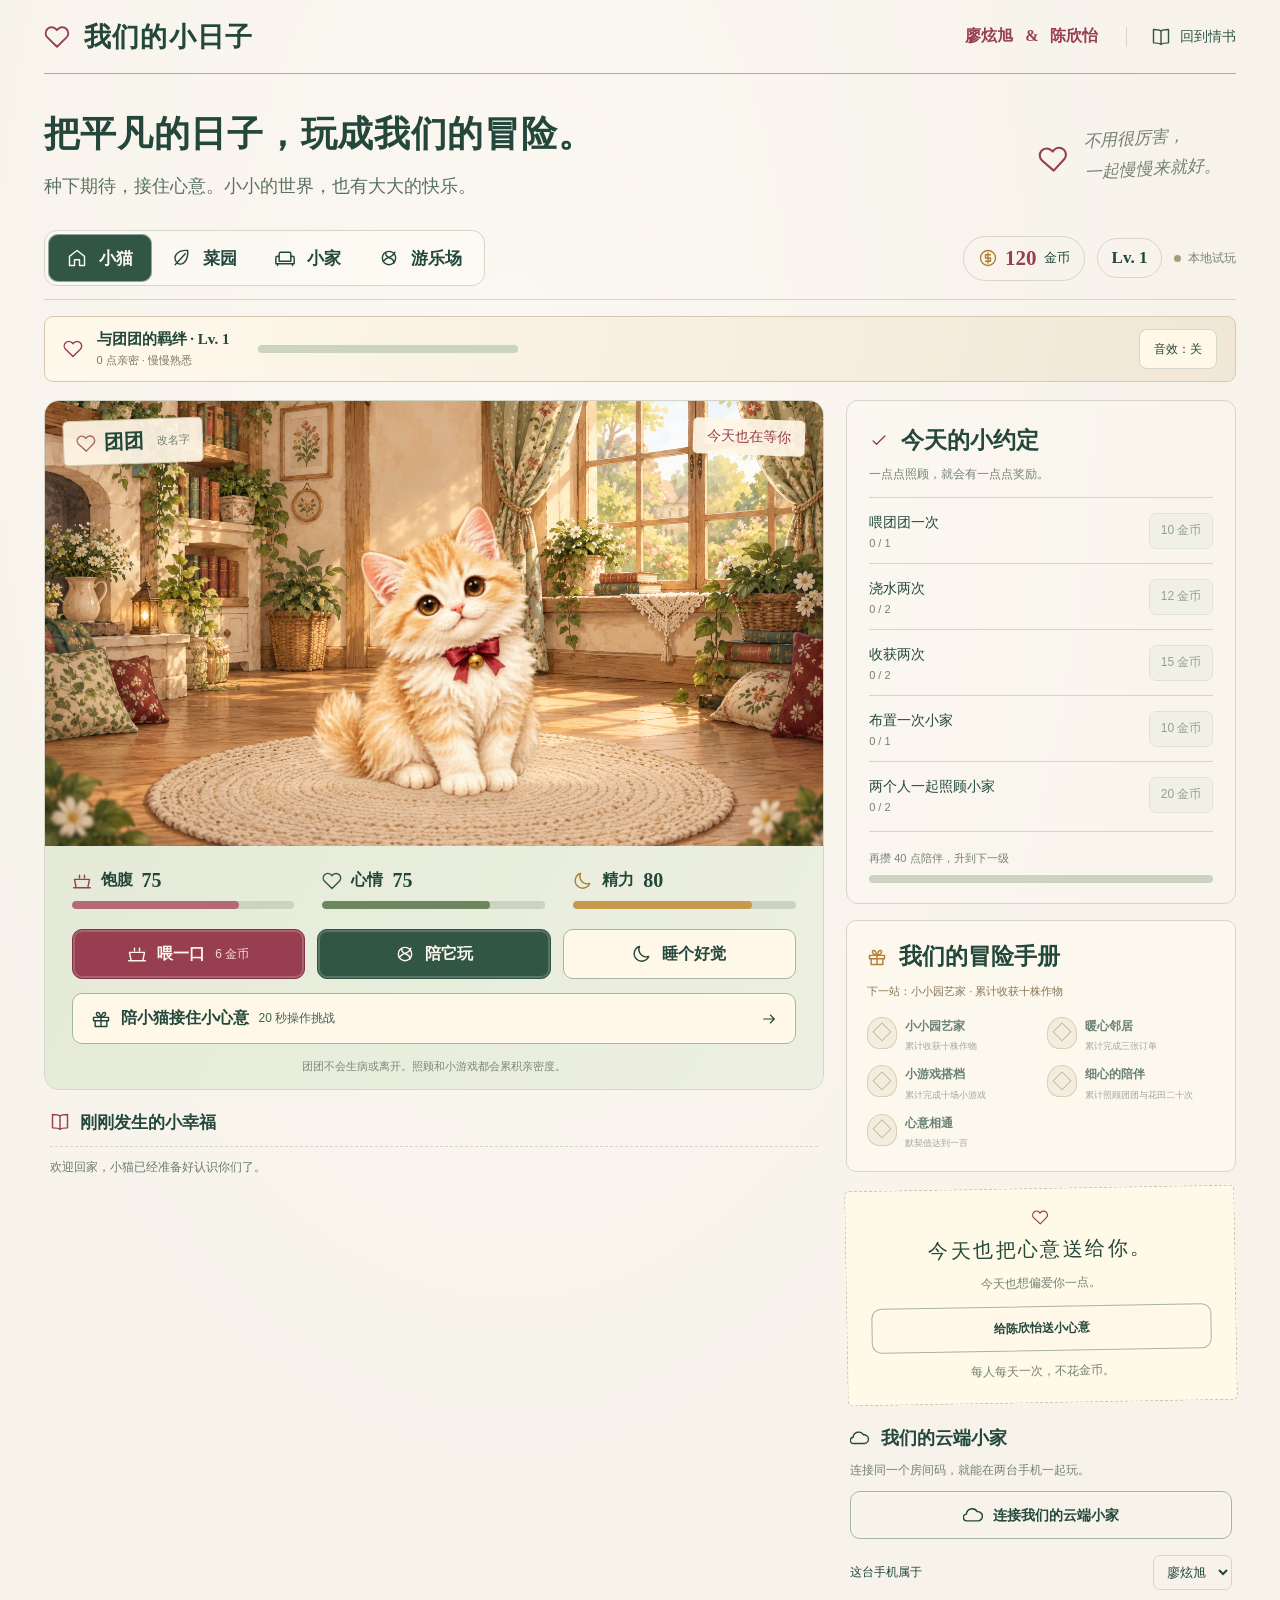
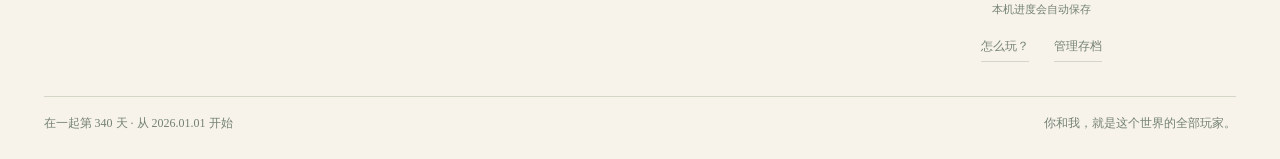
==== commit ea4a2048: "Upgrade our little days with playable arcade, farm orders, bonds and shared gifts" ====
--- a/play/index.html
+++ b/play/index.html
@@ -7,7 +7,7 @@
   <meta name="description" content="一只小猫，一片菜园，一个慢慢变好的家。属于我们的双人小天地。">
   <meta name="referrer" content="no-referrer">
   <title>我们的小日子 · 廖炫旭与陈欣怡</title>
-  <link rel="stylesheet" href="./styles.css">
+  <link rel="stylesheet" href="./styles.css?v=2">
 </head>
 <body>
   <svg class="icon-library" aria-hidden="true"><defs>
@@ -34,17 +34,19 @@
     </header>
     <main>
       <section class="welcome" aria-labelledby="welcome-title">
-        <div><h1 id="welcome-title">把平凡的日子，养成喜欢的样子。</h1><p>一只小猫，一片菜园，一个慢慢变好的家。</p></div>
+        <div><h1 id="welcome-title">把平凡的日子，玩成我们的冒险。</h1><p>种下期待，接住心意。小小的世界，也有大大的快乐。</p></div>
         <div class="welcome-note"><svg><use href="#i-heart"/></svg><span>不用很厉害，<br>一起慢慢来就好。</span></div>
       </section>
       <div class="world-toolbar">
         <div class="tabs" role="tablist" aria-label="选择小游戏">
           <button id="tab-pet" role="tab" aria-selected="true" aria-controls="panel-pet" data-tab="pet"><svg><use href="#i-home"/></svg><span>团团的小窝</span></button>
-          <button id="tab-farm" role="tab" aria-selected="false" aria-controls="panel-farm" tabindex="-1" data-tab="farm"><svg><use href="#i-leaf"/></svg><span>我们的菜园</span></button>
-          <button id="tab-home" role="tab" aria-selected="false" aria-controls="panel-home" tabindex="-1" data-tab="home"><svg><use href="#i-sofa"/></svg><span>布置小家</span></button>
+          <button id="tab-farm" role="tab" aria-selected="false" aria-controls="panel-farm" tabindex="-1" data-tab="farm"><svg><use href="#i-leaf"/></svg><span>菜园</span></button>
+          <button id="tab-home" role="tab" aria-selected="false" aria-controls="panel-home" tabindex="-1" data-tab="home"><svg><use href="#i-sofa"/></svg><span>小家</span></button>
+          <button id="tab-arcade" role="tab" aria-selected="false" aria-controls="panel-arcade" tabindex="-1" data-tab="arcade"><svg><use href="#i-play"/></svg><span>游乐场</span></button>
         </div>
         <div class="world-resources"><span class="coin-counter"><svg><use href="#i-coin"/></svg><b id="coins">120</b> 金币</span><span class="level-counter" id="level">Lv. 1</span><button class="connection" id="connection-button" aria-haspopup="dialog"><i id="connection-dot"></i><span id="connection-label">本地试玩</span></button></div>
       </div>
+      <div class="bond-strip"><svg><use href="#i-heart"/></svg><div><b id="bond-title">从初见到形影不离</b><span id="bond-label">每一次陪伴，都算数。</span></div><progress id="bond-bar" max="100" value="0" aria-label="宠物亲密度"></progress><button id="sound-toggle" class="small-button" aria-pressed="false">音效：关</button></div>
       <div class="world-layout">
         <div class="play-column">
           <section id="panel-pet" class="game-panel" role="tabpanel" aria-labelledby="tab-pet">
@@ -60,6 +62,7 @@
                 <div class="pet-stat"><span><svg><use href="#i-moon"/></svg>精力 <b id="energy-value">80</b></span><progress id="energy-bar" max="100" value="80" aria-label="精力">80</progress></div>
               </div>
               <div class="pet-actions"><button class="button rose" data-action="feed"><svg><use href="#i-bowl"/></svg>喂一口 <small>6 金币</small></button><button class="button green" data-action="play"><svg><use href="#i-play"/></svg>陪它玩</button><button class="button paper" data-action="rest"><svg><use href="#i-moon"/></svg>睡个好觉</button></div>
+              <button class="pet-adventure button paper wide" data-game="catch"><svg><use href="#i-gift"/></svg>陪小猫接住小心意 <small>20 秒操作挑战</small><svg><use href="#i-arrow"/></svg></button>
               <p class="gentle-note" id="pet-help">团团不会生病或离开。你有空回来，它就很开心。</p>
             </div>
           </section>
@@ -68,18 +71,30 @@
             <div class="seed-picker" id="seed-picker" aria-label="选择种子"></div>
             <div class="scene farm-scene" id="farm-scene"><div class="farm-plots" id="farm-plots" aria-label="六块菜地"></div><div class="garden-caption"><svg><use href="#i-leaf"/></svg><span>爱会长大，小菜也会。</span></div></div>
             <div class="farm-footer"><span><span class="legend-dot empty"></span>空地：种下</span><span><span class="legend-dot growing"></span>生长中：浇水</span><span><span class="legend-dot ready"></span>成熟了：收获</span><p>离开页面也会生长，不会枯萎。最快 20 秒就能收获。</p></div>
+            <section class="orders-section"><div class="shop-heading"><h3>今天的花园订单</h3><span>收获照常赚金币，也会收入仓库。</span></div><div class="inventory" id="inventory"></div><div class="orders" id="orders"></div></section>
           </section>
           <section id="panel-home" class="game-panel" role="tabpanel" aria-labelledby="tab-home" hidden>
             <div class="section-top"><div><h2>把喜欢的东西，放进我们的家</h2><p id="home-help">买一件家具，再点「摆放」。可以拖动，也可以选中后点位置。</p></div><button class="small-button" id="remove-selected" disabled>收回选中的家具</button></div>
+            <div class="theme-picker" aria-label="小家主题"><span>窗外的时光</span><button data-theme="morning" aria-pressed="true">晨光</button><button data-theme="sunset" aria-pressed="false">落日</button><button data-theme="night" aria-pressed="false">月夜</button><button id="deselect-furniture">结束布置</button></div>
             <div class="scene home-scene" id="home-scene" tabindex="0" role="group" aria-label="布置小家，选中家具后用方向键移动"><div class="home-items" id="home-items"></div><div class="home-hint" id="placement-hint" hidden>点一个位置，或用方向键微调</div></div>
             <div class="shop-heading"><h3>把家一点点填满</h3><span id="selected-furniture-label">先从一张柔软的小毯子开始。</span></div>
             <div class="furniture-shop" id="furniture-shop"></div>
+          </section>
+          <section id="panel-arcade" class="game-panel arcade-panel" role="tabpanel" aria-labelledby="tab-arcade" hidden>
+            <div class="arcade-banner"><div><span class="eyebrow">OUR TINY ADVENTURE CLUB</span><h2>和你一起，<br>把快乐玩大一点。</h2><p>不止等作物长大。手速、记忆、时机，<br>这次真的要你出手。</p></div><span class="club-pet pet-sprite" aria-hidden="true"></span><span class="club-stamp">只为我们<br>开放的游乐场</span></div>
+            <div class="arcade-intro"><span id="arcade-quota">每日前 5 局有奖励</span><small>每人独立次数 · 超过后也可以练习</small></div>
+            <div class="game-cards">
+              <article class="game-card catch-card"><div class="card-art"><svg><use href="#i-gift"/></svg><span class="pet-sprite" aria-hidden="true"></span></div><span class="eyebrow">01 / REACTION</span><h3>接住小心意</h3><p>礼物落到虚线时，点对应的一列。别让小心意溜走。</p><div class="game-meta"><span>20 秒 · 手速挑战</span><b id="best-catch">最佳 0</b></div><button class="button green" data-game="catch">开始挑战 <svg><use href="#i-arrow"/></svg></button></article>
+              <article class="game-card memory-card"><div class="card-art memory-art"><svg><use href="#i-heart"/></svg><svg><use href="#i-leaf"/></svg><svg><use href="#i-home"/></svg></div><span class="eyebrow">02 / MEMORY</span><h3>记忆花园</h3><p>翻开十二张小卡片。记住相同的图案，找到六对回忆。</p><div class="game-meta"><span>60 秒 · 配对挑战</span><b id="best-memory">最佳 0</b></div><button class="button green" data-game="memory">开始挑战 <svg><use href="#i-arrow"/></svg></button></article>
+              <article class="game-card fishing-card"><div class="card-art fishing-art"><svg><use href="#i-moon"/></svg><span class="pond-ripple"></span><span class="fishing-float"></span></div><span class="eyebrow">03 / TIMING</span><h3>月光钓鱼</h3><p>等浮标进入金色区域，一次果断收竿。五次机会，稳稳来。</p><div class="game-meta"><span>20 秒 · 时机挑战</span><b id="best-fishing">最佳 0</b></div><button class="button green" data-game="fishing">开始挑战 <svg><use href="#i-arrow"/></svg></button></article>
+            </div>
           </section>
           <section class="journal-section" aria-labelledby="journal-title"><div class="journal-heading"><svg><use href="#i-book"/></svg><h2 id="journal-title">刚刚发生的小幸福</h2></div><ol id="journal-list"><li>欢迎回家，团团已经准备好认识你们了。</li></ol></section>
         </div>
         <aside class="sidebar">
           <section class="daily-section" aria-labelledby="daily-title"><h2 id="daily-title"><svg><use href="#i-check"/></svg>今天的小约定</h2><p class="daily-note">一点点照顾，就会有一点点奖励。</p><div id="daily-tasks"></div><div class="level-progress"><span id="xp-label">再攒 40 点陪伴，升到下一级</span><progress id="xp-bar" max="40" value="0" aria-label="等级经验"></progress></div></section>
-          <div class="love-note"><svg><use href="#i-heart"/></svg><p>一起把小日子过好。</p><small id="daily-love">今天也想偏爱你一点。</small></div>
+          <section class="milestones"><h2><svg><use href="#i-gift"/></svg>我们的冒险手册</h2><p id="next-goal">给小日子一个新的目标。</p><div id="achievements"></div></section>
+          <div class="love-note"><svg><use href="#i-heart"/></svg><p>今天也把心意送给你。</p><small id="daily-love">今天也想偏爱你一点。</small><button class="button paper wide" id="send-gift"><svg><use href="#i-gift"/></svg>送出今天的小心意</button><small id="gift-status">两个人，各有一份专属心意。</small></div>
           <section class="shared-section"><h2><svg><use href="#i-cloud"/></svg>我们的云端小家</h2><p id="sync-help">连接同一个房间码，就能在两台手机一起玩。</p><button class="button cloud-button" id="open-cloud"><svg><use href="#i-cloud"/></svg><span id="cloud-button-label">连接我们的云端小家</span></button><div class="actor-select"><label for="actor">这台手机属于</label><select id="actor"><option value="heok">廖炫旭</option><option value="xy">陈欣怡</option></select></div><p class="save-status" id="save-status" role="status">本机进度会自动保存</p></section>
           <div class="utility-actions"><button id="open-guide">怎么玩？</button><button id="open-save">管理存档</button></div>
         </aside>
@@ -87,12 +102,13 @@
     </main>
     <footer><p id="anniversary-label">在一起第 273 天 · 从 2026.01.01 开始</p><p>你和我，就是这个世界的全部玩家。</p></footer>
   </div>
+  <dialog id="arcade-dialog" aria-labelledby="arcade-title" class="arcade-dialog"><button class="dialog-close" id="close-arcade" aria-label="退出小游戏"><svg><use href="#i-close"/></svg></button><span class="eyebrow">JUST YOU &amp; ME</span><h2 id="arcade-title">接住小心意</h2><p id="arcade-instructions"></p><div class="arcade-hud"><span>剩余 <b id="game-time">20</b> 秒</span><span>得分 <b id="game-score">0</b></span><span id="game-combo">准备好了吗？</span></div><div id="game-board" class="game-board" tabindex="0" role="group" aria-label="小游戏操作区域"></div><div class="game-controls" id="game-controls"></div><div id="game-result" class="game-result" hidden><span id="game-stars" aria-hidden="true"></span><h3 id="game-result-title">每一份心意，都值得接住。</h3><p id="game-result-detail" role="status"></p><button class="button green" id="game-again">再玩一局</button><button class="button paper" id="game-done">回到我们的小世界</button></div><p class="small-print" id="game-save-status" role="status"></p></dialog>
   <dialog id="cloud-dialog" aria-labelledby="cloud-title"><button class="dialog-close" data-close="cloud-dialog" aria-label="关闭云端连接"><svg><use href="#i-close"/></svg></button><h2 id="cloud-title">让我们住进同一个小世界</h2><p>一人创建小家，把房间码私下发给另一人。另一台手机输入同一个码，进度就能共享。</p><div class="cloud-connected" id="cloud-connected" hidden><label for="current-code">你们的房间码（只发给彼此）</label><input id="current-code" readonly autocomplete="off" spellcheck="false"><button class="button green" id="copy-room">复制房间码</button><button class="text-button" id="leave-room">切回本地试玩</button></div><div id="cloud-setup"><button class="button green wide" id="create-room">创建我们的新小家</button><p class="separator">或者，加入已经创建的小家</p><form id="join-form"><label for="join-code">房间码</label><input id="join-code" placeholder="粘贴对方发来的 32 位房间码" minlength="32" maxlength="40" autocomplete="off" autocapitalize="off" spellcheck="false" required><button class="button paper wide" type="submit">加入这个小家</button></form><p class="small-print">云端小家从全新的进度开始；本地试玩存档会保留。断网时暂停云端操作，避免覆盖彼此的进度。</p></div><p class="dialog-status" id="cloud-status" role="status"></p></dialog>
   <dialog id="name-dialog" aria-labelledby="name-title"><button class="dialog-close" data-close="name-dialog" aria-label="关闭取名"><svg><use href="#i-close"/></svg></button><h2 id="name-title">给小猫取个名字</h2><form id="name-form"><label for="new-pet-name">你们想怎么叫它？</label><input id="new-pet-name" maxlength="12" autocomplete="off" required><button class="button green" type="submit">就叫这个名字</button></form><p class="dialog-status" id="name-status" role="status"></p></dialog>
-  <dialog id="guide-dialog" aria-labelledby="guide-title"><button class="dialog-close" data-close="guide-dialog" aria-label="关闭玩法说明"><svg><use href="#i-close"/></svg></button><h2 id="guide-title">我们的慢慢来指南</h2><ol class="guide-list"><li><b>照顾小猫</b><p>喂食花 6 金币；玩耍消耗精力；睡一觉补充精力。连点时它会休息几秒，不会生病或离开。</p></li><li><b>经营菜园</b><p>先选种子，再点空地。胡萝卜 20 秒、草莓 45 秒、向日葵 90 秒成熟；浇一次水会缩短剩余时间。成熟后点击收获，赚取金币和陪伴经验。</p></li><li><b>布置小家</b><p>购买家具后点「摆放」，再点场景里的位置。拖动已摆好的家具，或选中后用方向键移动。收回的家具仍属于你们。</p></li><li><b>一起完成小约定</b><p>达到目标后领取金币。每日按马来西亚时间刷新，两个人都参与可以额外领奖。</p></li><li><b>两台手机共享</b><p>连接同一个私密房间码，选好各自名字。操作同步给对方；短暂断网时会暂停，恢复后重新读取共享进度。</p></li></ol><button class="button green wide" data-close="guide-dialog">知道啦，开始过小日子</button></dialog>
+  <dialog id="guide-dialog" aria-labelledby="guide-title"><button class="dialog-close" data-close="guide-dialog" aria-label="关闭玩法说明"><svg><use href="#i-close"/></svg></button><h2 id="guide-title">我们的慢慢来指南</h2><ol class="guide-list"><li><b>照顾小猫</b><p>喂食花 6 金币；玩耍消耗精力；睡一觉补充精力。连点时它会休息几秒，不会生病或离开。</p></li><li><b>经营菜园</b><p>先选种子，再点空地。胡萝卜 20 秒、草莓 45 秒、向日葵 90 秒成熟；浇一次水会缩短剩余时间。成熟后点击收获，赚取金币和陪伴经验。</p></li><li><b>布置小家</b><p>购买家具后点「摆放」，再点场景里的位置。拖动已摆好的家具，或选中后用方向键移动。收回的家具仍属于你们。</p></li><li><b>一起完成小约定</b><p>达到目标后领取金币。每日按马来西亚时间刷新，两个人都参与可以额外领奖。</p></li><li><b>真正动手的三个挑战</b><p>游乐场里，20 秒接礼物、60 秒翻牌配对、20 秒看准时机钓鱼。各有计时、分数和最佳纪录。每人每日前五次结算有奖励，零分也占一次；之后仍可练习。退出不领奖，切后台不暂停。</p></li><li><b>订单、羁绊与心意</b><p>收获照常赚金币，也收入作物仓库。交付每日订单得额外奖励；照顾、游戏和赠礼累积亲密度，达成成就后点亮永久徽章。双方各可每天送一次心意。</p></li><li><b>两台手机共享</b><p>连接同一个私密房间码，选好各自名字。操作同步给对方；短暂断网时会暂停，恢复后重新读取共享进度。</p></li></ol><button class="button green wide" data-close="guide-dialog">知道啦，开始过小日子</button></dialog>
   <dialog id="save-dialog" aria-labelledby="save-title"><button class="dialog-close" data-close="save-dialog" aria-label="关闭存档管理"><svg><use href="#i-close"/></svg></button><h2 id="save-title">把我们的进度好好收起来</h2><p>本地试玩会自动保存到这台设备。导出一个备份文件，可以把本地进度搬到另一台设备。</p><button class="button green wide" id="export-save">导出本地存档</button><label class="button paper wide file-label">选择本地备份文件<input type="file" id="import-file" accept="application/json,.json" hidden></label><p id="import-summary" hidden></p><button class="button rose wide" id="confirm-import" hidden>确认恢复这份备份</button><p class="small-print">导入只替换本地试玩存档，不改动云端小家。保留房间码即可重新进入云端；请勿把房间码放进公开仓库。</p><p class="dialog-status" id="save-dialog-status" role="status"></p></dialog>
   <div class="toast" id="toast" role="status" hidden></div>
   <noscript><p class="noscript">请启用 JavaScript，让团团和菜园陪你一起运行。</p></noscript>
-  <script type="module" src="./app.js"></script>
+  <script type="module" src="./app.js?v=2"></script>
 </body>
 </html>
--- a/play/styles.css
+++ b/play/styles.css
@@ -52,6 +52,202 @@
 .connection i { width: 7px; height: 7px; border-radius: 50%; background: #a89c7e; }
 .connection i.connected { background: #588966; }
 .connection i.offline { background: var(--rose); }
+.tabs button { padding: 12px 19px; }
+.tabs span { overflow: hidden; text-overflow: ellipsis; white-space: nowrap; max-width: 7em; }
+.bond-strip { display: flex; align-items: center; gap: 14px; padding: 12px 18px; margin-bottom: 18px; border: 1px solid #d7c9b0; border-radius: 9px; background: linear-gradient(100deg, #fff9ec, #f0e7d6); }
+.bond-strip > svg { color: var(--rose); }
+.bond-strip b { display: block; font: 600 15px var(--serif); }
+.bond-strip span { display: block; font-size: 11px; color: #85765f; margin-top: 4px; }
+.bond-strip progress { width: auto; flex: 1; max-width: 260px; margin: 0 auto 0 15px; background: #e3c8b8; }
+.bond-strip progress::-webkit-progress-value { background: #b4726c; }
+.bond-strip progress::-moz-progress-bar { background: #b4726c; }
+.bond-strip .small-button { background: #fff8e9; }
+.pet-adventure { font-size: 14px; min-height: 43px; margin-top: 13px; }
+.pet-adventure > svg:last-child { margin-left: auto; width: 16px; }
+.eyebrow { font: 10px Georgia, serif; letter-spacing: .16em; color: #9b7153; }
+.game-panel.arcade-panel { background: #fbf6e9; }
+.arcade-banner { position: relative; min-height: 295px; display: flex; align-items: center; padding: 28px 30px; overflow: hidden; background: linear-gradient(90deg, #fff5daeb 0%, #fff5dace 36%, #fff5da20 68%), url('./assets/farm-scene.png') center 40% / cover; }
+.arcade-banner > div { position: relative; z-index: 2; }
+.arcade-banner h2 { font: 700 34px/1.5 var(--serif); margin: 10px 0; color: #355140; }
+.arcade-banner p { font: 14px/1.8 var(--serif); color: #7a674b; margin: 0; }
+.arcade-banner .club-pet { position: absolute; width: 34%; height: auto; aspect-ratio: var(--pet-ratio, 1); right: 6%; bottom: 2%; background-position: 50% center; filter: drop-shadow(0 6px 7px #624d3125); }
+.club-stamp { position: absolute; right: 28px; top: 22px; border: 1px solid #a16b52; color: #914b3e; border-radius: 50%; width: 88px; height: 88px; display: grid; place-items: center; text-align: center; font: 13px/1.5 var(--serif); transform: rotate(10deg); background: #fff7d8d9; }
+.arcade-intro { display: flex; align-items: center; justify-content: space-between; gap: 12px; padding: 17px 22px 0; }
+.arcade-intro > span { color: var(--rose); font-size: 13px; }
+.arcade-intro small { color: var(--muted); font-size: 10px; }
+.game-cards { display: grid; grid-template-columns: repeat(3, minmax(0, 1fr)); gap: 13px; padding: 18px 19px 22px; }
+.game-card { min-width: 0; display: flex; flex-direction: column; background: #fffaf0; border: 1px solid #d7c9ae; border-radius: 10px; padding: 0 15px 16px; box-shadow: 0 3px 0 #dbcdb44d; overflow: hidden; }
+.card-art { position: relative; height: 114px; margin: 0 -15px 17px; background: radial-gradient(ellipse at center bottom, #efe5c0, #f4eddb); overflow: hidden; }
+.card-art > .pet-sprite { position: absolute; width: 70%; height: 90%; bottom: -10%; left: 15%; background-position: 50% center; }
+.card-art > svg { position: absolute; width: 32px; height: 32px; left: 22%; top: 14%; color: #a75059; transform: rotate(-15deg); z-index: 1; }
+.game-card h3 { font: 700 22px var(--serif); margin: 10px 0; }
+.game-card p { color: #78806b; font-size: 12px; line-height: 1.9; margin: 0 0 14px; flex: 1; }
+.game-meta { display: flex; flex-direction: column; gap: 7px; margin-bottom: 13px; font-size: 10px; color: var(--muted); }
+.game-meta b { color: #a06e32; font-size: 11px; font-weight: 500; }
+.game-card .button { width: 100%; font-size: 13px; padding: 10px; min-height: 43px; gap: 5px; }
+.game-card .button svg { width: 15px; }
+.memory-art { display: flex; align-items: center; justify-content: center; gap: 7px; background: radial-gradient(ellipse at bottom, #d5dec5, #e8edda); }
+.memory-art > svg { position: static; width: 44px; height: 58px; padding: 9px; border: 1px solid #b5c3a2; border-radius: 5px; color: #587b50; background: #fff9e7; transform: rotate(-7deg); }
+.memory-art > svg:nth-child(2) { transform: rotate(8deg); margin-top: -15px; color: var(--rose); }
+.fishing-art { background: radial-gradient(ellipse at bottom, #496b62, #263f48); }
+.fishing-art > svg { color: #f8e2a4; width: 29px; height: 29px; left: 70%; top: 13%; }
+.pond-ripple { position: absolute; width: 60%; height: 23%; border: 1px solid #c2dadb66; border-radius: 50%; left: 20%; top: 57%; }
+.fishing-float, .pond-float { position: absolute; width: 11px; height: 27px; background: linear-gradient(#eee6c7 50%, #b2635c 50%); border-radius: 50%; left: 50%; top: 44%; transform: rotate(10deg); box-shadow: 0 6px 12px #10263033; }
+.orders-section { background: var(--surface); padding-bottom: 19px; }
+.inventory { display: flex; gap: 10px; flex-wrap: wrap; padding: 8px 22px 15px; }
+.inventory > div { display: flex; align-items: center; gap: 7px; padding: 7px 10px; border: 1px solid var(--line); border-radius: 8px; font-size: 11px; background: #f5f1e6; }
+.inventory .plant-sprite { width: 27px; }
+.inventory b { color: var(--rose); font: 600 14px Georgia, serif; }
+.orders { display: grid; grid-template-columns: repeat(3, minmax(0,1fr)); gap: 10px; padding: 0 22px; }
+.order-card { padding: 12px; border: 1px dashed #c4c8ae; border-radius: 8px; background: #fff7e6; }
+.order-card h4 { font: 600 15px var(--serif); margin: 0 0 7px; }
+.order-card p { font-size: 10px; color: var(--muted); line-height: 1.8; margin: 0 0 10px; }
+.order-card .small-button { font-size: 10px; width: 100%; padding: 8px 3px; min-height: 38px; }
+.order-card.completed { background: #edf2e3; }
+.theme-picker { display: flex; align-items: center; gap: 7px; padding: 8px 22px 14px; background: var(--surface); font-size: 11px; flex-wrap: wrap; }
+.theme-picker > span { color: var(--muted); margin-right: 7px; }
+.theme-picker button { border: 1px solid var(--line); background: #f5f0e4; padding: 9px 13px; border-radius: 99px; color: var(--ink); }
+.theme-picker button[aria-pressed='true'] { background: var(--green); color: var(--paper); border-color: var(--green); }
+#deselect-furniture { margin-left: auto; background: transparent; border-radius: 6px; }
+.home-scene::after { content: ''; position: absolute; inset: 0; pointer-events: none; z-index: 1; transition: background .8s; }
+.home-scene[data-theme='sunset']::after { background: linear-gradient(110deg, #e5953f4d, #a742542c); mix-blend-mode: multiply; }
+.home-scene[data-theme='night']::after { background: linear-gradient(140deg, #2332528c, #21395294); }
+.home-scene[data-theme='night'] .placed-item[data-item='lamp'] { filter: drop-shadow(0 0 15px #fff2a0); }
+.home-items { z-index: 2; }
+.home-hint { z-index: 3; }
+.milestones { margin-top: 16px; padding: 20px; border: 1px solid var(--line); border-radius: 10px; background: #fcf8ee; }
+.milestones h2 { font-size: 19px; }
+.milestones h2 svg { color: var(--gold); }
+#next-goal { font-size: 11px; line-height: 1.8; color: #8a7655; margin: 10px 0 15px; }
+#achievements { display: grid; grid-template-columns: 1fr 1fr; gap: 11px; }
+.achievement { display: flex; align-items: flex-start; gap: 8px; opacity: .67; }
+.achievement-badge { display: grid; place-items: center; width: 30px; height: 32px; color: #9b8156; border: 1px solid #c8b997; border-radius: 50% 50% 40% 40%; background: #eee8d9; flex-shrink: 0; font: 20px Georgia, serif; }
+.achievement b { display: block; font: 600 12px/1.6 var(--serif); }
+.achievement small { display: block; font-size: 9px; line-height: 1.7; color: var(--muted); margin-top: 3px; }
+.achievement.earned { opacity: 1; }
+.achievement.earned .achievement-badge { background: #fae1a3; color: #a26d22; box-shadow: 0 0 0 2px #f8ecce; }
+.love-note .button { font-size: 12px; min-height: 40px; margin: 14px 0 10px; }
+#gift-status { display: block; line-height: 1.8; }
+.arcade-dialog { width: min(740px, calc(100% - 24px)); padding: 27px; }
+.arcade-dialog h2 { margin: 8px 0 0; }
+#arcade-instructions { font-size: 12px; margin: 7px 0 12px; color: #6f7e69; }
+.arcade-hud { display: flex; justify-content: space-between; gap: 12px; align-items: center; padding: 11px 15px; border: 1px solid #d9cba9; border-radius: 9px 9px 0 0; background: #faf0d8; font-size: 12px; }
+.arcade-hud b { font: 700 21px Georgia, serif; color: var(--rose); margin-left: 5px; }
+#game-combo { font: 12px var(--serif); color: #a06e3f; text-align: right; }
+.game-board { position: relative; height: min(40dvh, 340px); min-height: 250px; border: 1px solid #c9c8ab; border-radius: 0 0 12px 12px; overflow: hidden; }
+.catch-board { background: linear-gradient(90deg, #fff6ddcf 33.3%, #f0e4cacf 33.3%, #f0e4cacf 66.6%, #fff6ddcf 66.6%), url('./assets/farm-scene.png') center / cover; }
+.falling-gift { position: absolute; transform: translate(-50%, -50%); width: 39px; height: 39px; display: grid; place-items: center; background: #fff1db; border-radius: 10px; border: 1px solid #cc9a7f; box-shadow: 0 4px 7px #876b4820; color: var(--rose); z-index: 2; }
+.falling-gift svg { width: 25px; height: 25px; }
+.catch-line { position: absolute; top: 77%; left: 0; width: 100%; border-top: 2px dashed #a37d4e; text-align: center; font-size: 10px; color: #8d7148; padding-top: 3px; }
+.catch-board .catch-kitten { position: absolute; left: 50%; bottom: -2%; width: 100px; height: auto; aspect-ratio: var(--pet-ratio, 1); transform: translateX(-50%); background-position: 50% center; transition: left .09s; z-index: 3; }
+.catch-board.hit { box-shadow: inset 0 0 30px #f9d987; }
+.game-controls { display: flex; justify-content: center; gap: 12px; margin-top: 12px; }
+.game-controls > button { flex: 1; min-height: 52px; }
+.memory-board { display: grid; grid-template-columns: repeat(4, 1fr); grid-template-rows: repeat(3, 1fr); gap: 10px; padding: 16px; background: radial-gradient(ellipse at top, #ecedd9, #d2dcc6); }
+.memory-tile { position: relative; border: 1px solid #b2c0a0; border-radius: 7px; background: repeating-linear-gradient(45deg, #a6bb9233, #a6bb9233 3px, #c5d1b744 3px, #c5d1b744 8px), #e5e8ce; color: #66825a; transition: background .18s, transform .18s; box-shadow: 0 3px 0 #819b7740; }
+.memory-tile .card-back { font: 30px var(--serif); }
+.memory-tile svg { display: none; width: 35px; height: 35px; margin: auto; }
+.memory-tile.flipped { background: #fff8df; transform: rotate(-1deg); color: var(--rose); }
+.memory-tile.flipped svg { display: block; }
+.memory-tile.flipped .card-back { display: none; }
+.memory-tile.matched { background: #f9eab8; border-color: #c3aa69; opacity: 1; box-shadow: none; color: #847333; }
+.memory-hint { font-size: 12px; color: var(--muted); margin: 0; padding: 9px; }
+.fishing-board { background: radial-gradient(ellipse at 60% 0, #486964, #253f48); color: #f9ecd0; }
+.pond-moon { position: absolute; top: 18px; right: 15%; color: #fae2a0; filter: drop-shadow(0 0 14px #fff4bc66); }
+.pond-moon svg { width: 38px; height: 38px; }
+.game-pond { position: absolute; inset: 14% 8% 25%; }
+.game-pond .pond-ripple { top: 43%; width: 46%; left: 27%; height: 22%; animation: ripple 2.5s ease-in-out infinite; }
+.game-pond .pond-ripple.second { width: 64%; left: 18%; top: 39%; height: 30%; animation-delay: 1s; }
+.pond-float { top: 38%; height: 35px; width: 14px; animation: bob 1.8s ease-in-out infinite; }
+.pond-float.biting { background: #f9d76b; animation: bob .15s ease-in-out infinite; box-shadow: 0 0 15px #ffe0a0; }
+.pond-float.caught { transform: translateY(-40px) rotate(30deg); }
+.fishing-label { position: absolute; width: 100%; bottom: 19%; text-align: center; padding: 0 12px; font: 13px var(--serif); }
+.fishing-meter { position: absolute; left: 8%; right: 8%; bottom: 10%; height: 18px; border-radius: 99px; border: 1px solid #a6bdaf; background: #1b343a; }
+.fishing-zone { position: absolute; height: 100%; background: #e5be66; border-radius: 3px; }
+.fishing-marker { position: absolute; width: 8px; height: 28px; top: -6px; background: #fff4da; border-radius: 3px; transform: translateX(-50%); box-shadow: 0 0 7px #fff5cc44; }
+.fishing-board.biting .fishing-label { color: #ffdd83; }
+.game-controls .reel-button { max-width: 350px; }
+.game-result { margin-top: 16px; text-align: center; padding: 17px; border: 1px solid #e0c794; border-radius: 10px; background: #fff3d7; }
+#game-stars { color: #b8842b; font: 31px Georgia, serif; letter-spacing: .13em; }
+.game-result h3 { font: 600 21px var(--serif); margin: 9px 0; }
+.game-result p { font-size: 12px; margin: 8px 0 12px; }
+.game-result .button { font-size: 13px; min-height: 42px; padding: 9px 15px; margin: 3px; }
+#game-save-status { margin: 12px 0 0; }
+.heart-burst { position: fixed; inset: 0; pointer-events: none; z-index: 100; overflow: hidden; }
+.heart-burst span { position: absolute; left: calc(8% + var(--i) * 7%); bottom: -40px; font: 34px var(--serif); color: #b06f74; animation: hearts 1.4s ease-out forwards; animation-delay: calc(var(--i) * .025s); }
+@keyframes hearts { 0% { transform: translateY(0) rotate(-15deg); opacity: 1; } 100% { transform: translateY(-65vh) rotate(25deg); opacity: 0; } }
+@keyframes ripple { 50% { transform: scale(1.1); opacity: .5; } }
+@keyframes bob { 50% { margin-top: 4px; } }
+@media (max-width: 1100px) {
+  .tabs button { padding: 11px 12px; }
+  .game-cards { gap: 8px; padding: 16px 12px; }
+  .game-card { padding: 0 10px 12px; }
+  .card-art { margin-left: -10px; margin-right: -10px; }
+  .game-card h3 { font-size: 19px; }
+  .arcade-banner h2 { font-size: 29px; }
+  .orders { gap: 7px; padding: 0 12px; }
+}
+@media (max-width: 850px) {
+  .love-note { display: block !important; margin-top: 0; }
+  .milestones { margin-top: 0; }
+  .bond-strip progress { max-width: none; }
+}
+@media (max-width: 640px) {
+  .tabs button { padding: 10px 5px; font-size: 12px; gap: 4px; }
+  .tabs button svg { width: 15px; height: 15px; }
+  .bond-strip { padding: 11px 12px; gap: 8px; flex-wrap: wrap; }
+  .bond-strip b { font-size: 12px; }
+  .bond-strip span { font-size: 10px; }
+  .bond-strip > progress { order: 4; width: 100%; flex-basis: 100%; height: 5px; margin: 1px 0 0; }
+  .bond-strip .small-button { margin-left: auto; min-height: 36px; font-size: 10px; max-width: none; padding: 8px 10px; }
+  .pet-adventure { font-size: 12px; flex-wrap: wrap; gap: 5px; }
+  .pet-adventure small { font-size: 10px; }
+  .arcade-banner { min-height: 258px; padding: 24px 20px; }
+  .arcade-banner h2 { font-size: 27px; }
+  .arcade-banner p { font-size: 12px; max-width: 17em; }
+  .arcade-banner .club-pet { width: 38%; right: 0; bottom: -1%; opacity: .9; }
+  .club-stamp { width: 65px; height: 65px; right: 12px; top: 20px; font-size: 10px; }
+  .arcade-intro { padding: 14px 14px 0; align-items: start; }
+  .arcade-intro > span { font-size: 11px; }
+  .arcade-intro small { font-size: 9px; max-width: 10em; text-align: right; line-height: 1.7; }
+  .game-cards { grid-template-columns: 1fr; padding: 15px; gap: 16px; }
+  .game-card { display: grid; grid-template-columns: 94px 1fr; column-gap: 15px; padding: 15px; }
+  .game-card .card-art { grid-column: 1; grid-row: 1 / 5; width: 94px; height: 100%; min-height: 130px; margin: 0; border-radius: 6px; }
+  .game-card > .eyebrow, .game-card h3, .game-card p, .game-meta { grid-column: 2; }
+  .game-card h3 { margin: 6px 0; font-size: 21px; }
+  .game-card p { font-size: 11px; margin: 0 0 7px; }
+  .game-meta { flex-direction: row; flex-wrap: wrap; gap: 6px; margin-bottom: 0; }
+  .game-card .button { grid-column: 1 / -1; margin-top: 13px; font-size: 14px; }
+  .memory-art { flex-direction: column; gap: 3px; }
+  .memory-art > svg { width: 30px; height: 36px; padding: 4px; }
+  .memory-art > svg:nth-child(2) { margin: 0 0 0 15px; }
+  .card-art > .pet-sprite { width: 145%; height: 80%; left: -20%; bottom: 1%; }
+  .orders { grid-template-columns: 1fr; padding: 0 13px; gap: 8px; }
+  .order-card { display: grid; grid-template-columns: minmax(0,1fr) auto; column-gap: 10px; }
+  .order-card h4 { margin: 0; }
+  .order-card p { grid-column: 1; margin: 5px 0 0; }
+  .order-card .small-button { grid-column: 2; grid-row: 1 / 3; max-width: none; width: auto; padding: 9px; font-size: 11px; }
+  .inventory { padding: 7px 13px 14px; gap: 6px; }
+  .inventory > div { padding: 6px; font-size: 10px; gap: 4px; }
+  .inventory .plant-sprite { width: 23px; }
+  .theme-picker { padding: 7px 13px 13px; gap: 5px; }
+  .theme-picker button { padding: 8px 10px; font-size: 10px; }
+  .theme-picker > span { width: 100%; }
+  .arcade-dialog { padding: 23px 15px 17px; max-height: calc(100dvh - 24px); }
+  .arcade-dialog h2 { font-size: 24px; }
+  #arcade-instructions { font-size: 11px; }
+  .arcade-hud { padding: 9px 10px; font-size: 11px; gap: 6px; }
+  .arcade-hud b { font-size: 19px; margin-left: 3px; }
+  #game-combo { font-size: 10px; }
+  .game-board { height: min(43dvh, 360px); min-height: 250px; }
+  .memory-board { padding: 13px; gap: 8px; }
+  .memory-tile svg { width: 27px; height: 27px; }
+  .game-controls { gap: 8px; }
+  .game-controls > button { min-height: 48px; font-size: 14px; }
+  .game-result { padding: 14px 8px; }
+  .game-result h3 { font-size: 18px; }
+  .game-result .button { font-size: 12px; padding: 8px 10px; }
+}
 .world-layout { display: grid; grid-template-columns: minmax(0, 2fr) minmax(280px, 1fr); gap: 22px; align-items: start; }
 .play-column, .sidebar { min-width: 0; }
 .game-panel { border: 1px solid var(--line); border-radius: 15px; overflow: hidden; background: var(--sage); }
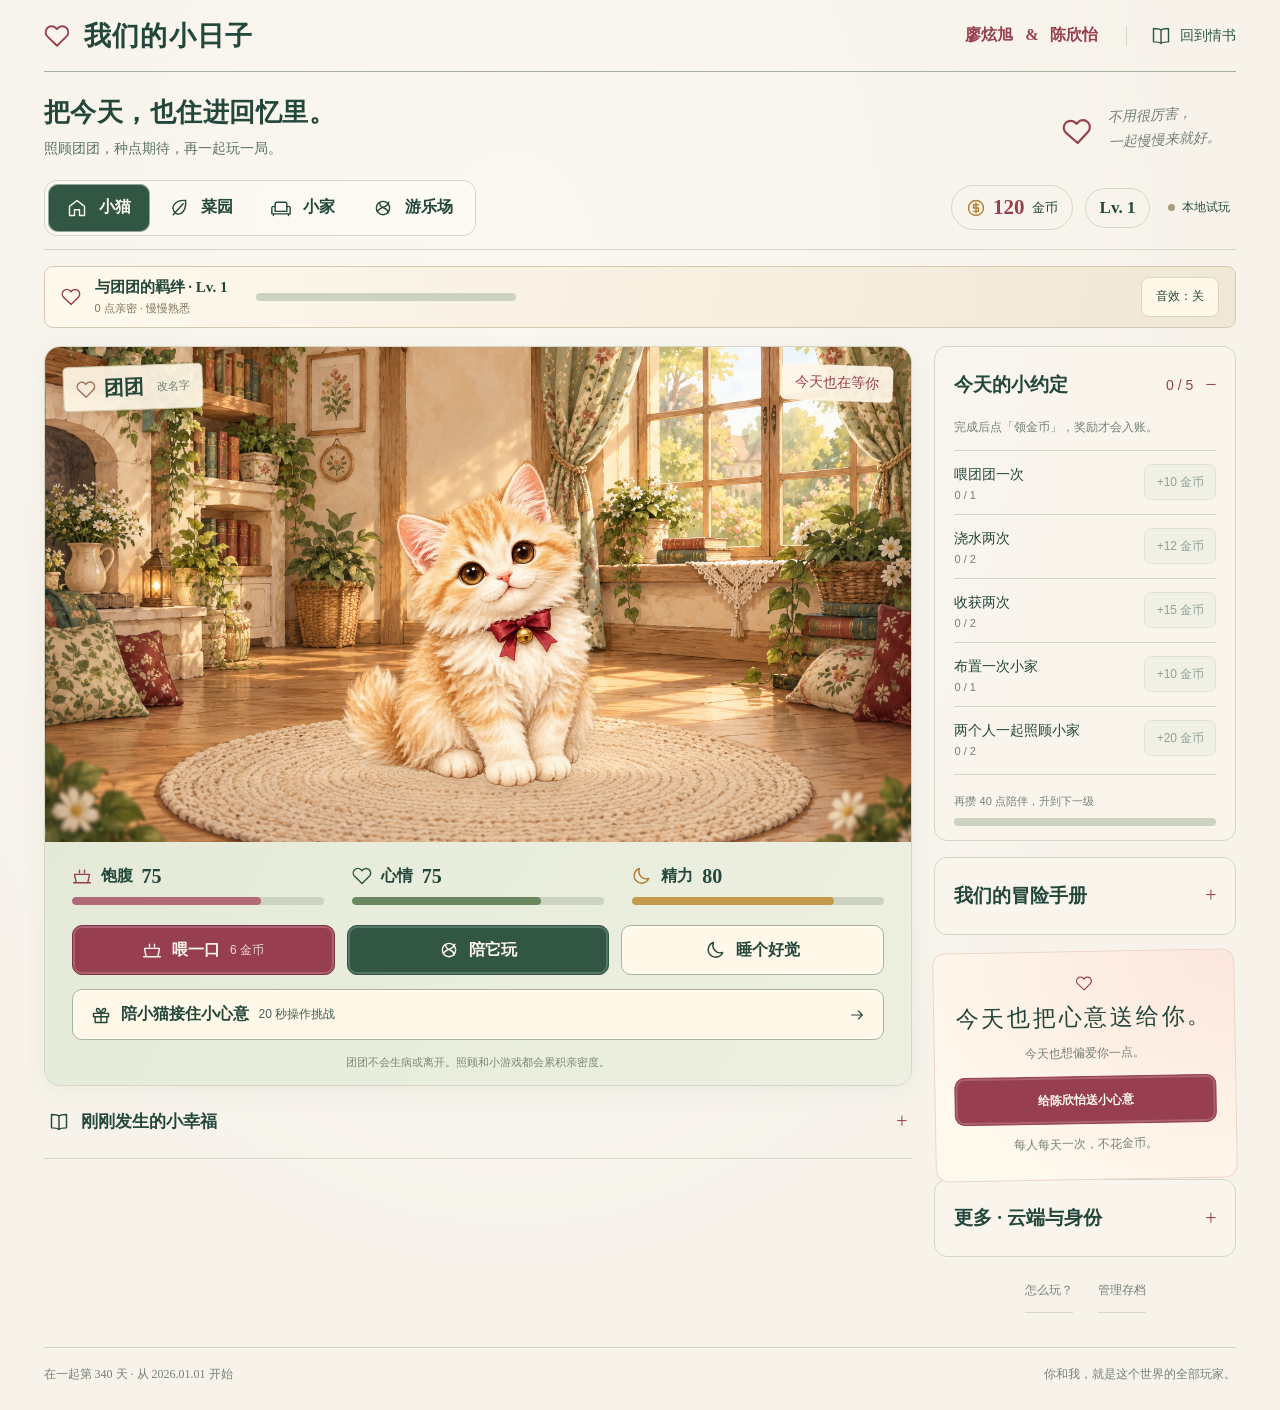
==== commit 5aa23665: "Improve mobile UX and add optional Blender-built Three.js home preview" ====
--- a/play/index.html
+++ b/play/index.html
@@ -7,7 +7,9 @@
   <meta name="description" content="一只小猫，一片菜园，一个慢慢变好的家。属于我们的双人小天地。">
   <meta name="referrer" content="no-referrer">
   <title>我们的小日子 · 廖炫旭与陈欣怡</title>
-  <link rel="stylesheet" href="./styles.css?v=2">
+  <link rel="stylesheet" href="./styles.css?v=3">
+  <link rel="stylesheet" href="./experience.css?v=3">
+  <script type="importmap">{"imports":{"three":"./vendor/three/three.module.js"}}</script>
 </head>
 <body>
   <svg class="icon-library" aria-hidden="true"><defs>
@@ -34,7 +36,7 @@
     </header>
     <main>
       <section class="welcome" aria-labelledby="welcome-title">
-        <div><h1 id="welcome-title">把平凡的日子，玩成我们的冒险。</h1><p>种下期待，接住心意。小小的世界，也有大大的快乐。</p></div>
+        <div><h1 id="welcome-title">把今天，也住进回忆里。</h1><p>照顾团团，种点期待，再一起玩一局。</p></div>
         <div class="welcome-note"><svg><use href="#i-heart"/></svg><span>不用很厉害，<br>一起慢慢来就好。</span></div>
       </section>
       <div class="world-toolbar">
@@ -75,8 +77,10 @@
           </section>
           <section id="panel-home" class="game-panel" role="tabpanel" aria-labelledby="tab-home" hidden>
             <div class="section-top"><div><h2>把喜欢的东西，放进我们的家</h2><p id="home-help">买一件家具，再点「摆放」。可以拖动，也可以选中后点位置。</p></div><button class="small-button" id="remove-selected" disabled>收回选中的家具</button></div>
+            <div class="home-view-toolbar"><div class="view-switch" role="group" aria-label="小家查看方式"><button id="view-2d" aria-pressed="true">2D 布置</button><button id="view-3d" aria-pressed="false">3D 看家</button></div><span>同一份家具进度 · 3D 不额外扣金币</span></div>
             <div class="theme-picker" aria-label="小家主题"><span>窗外的时光</span><button data-theme="morning" aria-pressed="true">晨光</button><button data-theme="sunset" aria-pressed="false">落日</button><button data-theme="night" aria-pressed="false">月夜</button><button id="deselect-furniture">结束布置</button></div>
             <div class="scene home-scene" id="home-scene" tabindex="0" role="group" aria-label="布置小家，选中家具后用方向键移动"><div class="home-items" id="home-items"></div><div class="home-hint" id="placement-hint" hidden>点一个位置，或用方向键微调</div></div>
+            <div id="home-3d-wrap" class="home-3d-wrap" hidden><div id="home-3d" class="home-3d"></div><div class="home-3d-controls"><button class="small-button" id="reset-3d">复位视角</button><button class="small-button" id="touch-3d-pet" disabled>摸摸小猫</button><span>横向拖动旋转 · 点点小猫</span></div><p id="home-3d-status" role="status">第一次开启时加载轻量模型。</p></div>
             <div class="shop-heading"><h3>把家一点点填满</h3><span id="selected-furniture-label">先从一张柔软的小毯子开始。</span></div>
             <div class="furniture-shop" id="furniture-shop"></div>
           </section>
@@ -89,26 +93,27 @@
               <article class="game-card fishing-card"><div class="card-art fishing-art"><svg><use href="#i-moon"/></svg><span class="pond-ripple"></span><span class="fishing-float"></span></div><span class="eyebrow">03 / TIMING</span><h3>月光钓鱼</h3><p>等浮标进入金色区域，一次果断收竿。五次机会，稳稳来。</p><div class="game-meta"><span>20 秒 · 时机挑战</span><b id="best-fishing">最佳 0</b></div><button class="button green" data-game="fishing">开始挑战 <svg><use href="#i-arrow"/></svg></button></article>
             </div>
           </section>
-          <section class="journal-section" aria-labelledby="journal-title"><div class="journal-heading"><svg><use href="#i-book"/></svg><h2 id="journal-title">刚刚发生的小幸福</h2></div><ol id="journal-list"><li>欢迎回家，团团已经准备好认识你们了。</li></ol></section>
+          <details class="journal-section"><summary id="journal-title"><svg><use href="#i-book"/></svg>刚刚发生的小幸福</summary><ol id="journal-list"><li>欢迎回家，团团已经准备好认识你们了。</li></ol></details>
         </div>
         <aside class="sidebar">
-          <section class="daily-section" aria-labelledby="daily-title"><h2 id="daily-title"><svg><use href="#i-check"/></svg>今天的小约定</h2><p class="daily-note">一点点照顾，就会有一点点奖励。</p><div id="daily-tasks"></div><div class="level-progress"><span id="xp-label">再攒 40 点陪伴，升到下一级</span><progress id="xp-bar" max="40" value="0" aria-label="等级经验"></progress></div></section>
-          <section class="milestones"><h2><svg><use href="#i-gift"/></svg>我们的冒险手册</h2><p id="next-goal">给小日子一个新的目标。</p><div id="achievements"></div></section>
+          <details class="daily-section" open><summary id="daily-title"><span>今天的小约定</span><b id="daily-summary">0 / 5</b></summary><p class="daily-note">完成后点「领金币」，奖励才会入账。</p><div id="daily-tasks"></div><div class="level-progress"><span id="xp-label">再攒 40 点陪伴，升到下一级</span><progress id="xp-bar" max="40" value="0" aria-label="等级经验"></progress></div></details>
+          <details class="milestones"><summary>我们的冒险手册</summary><p id="next-goal">给小日子一个新的目标。</p><div id="achievements"></div></details>
           <div class="love-note"><svg><use href="#i-heart"/></svg><p>今天也把心意送给你。</p><small id="daily-love">今天也想偏爱你一点。</small><button class="button paper wide" id="send-gift"><svg><use href="#i-gift"/></svg>送出今天的小心意</button><small id="gift-status">两个人，各有一份专属心意。</small></div>
-          <section class="shared-section"><h2><svg><use href="#i-cloud"/></svg>我们的云端小家</h2><p id="sync-help">连接同一个房间码，就能在两台手机一起玩。</p><button class="button cloud-button" id="open-cloud"><svg><use href="#i-cloud"/></svg><span id="cloud-button-label">连接我们的云端小家</span></button><div class="actor-select"><label for="actor">这台手机属于</label><select id="actor"><option value="heok">廖炫旭</option><option value="xy">陈欣怡</option></select></div><p class="save-status" id="save-status" role="status">本机进度会自动保存</p></section>
+          <details class="shared-section"><summary>更多 · 云端与身份</summary><p id="sync-help">连接同一个房间码，就能在两台手机一起玩。</p><button class="button cloud-button" id="open-cloud"><svg><use href="#i-cloud"/></svg><span id="cloud-button-label">连接我们的云端小家</span></button><div class="actor-select"><label for="actor">这台手机属于</label><select id="actor"><option value="heok">廖炫旭</option><option value="xy">陈欣怡</option></select></div><p class="save-status" id="save-status" role="status">本机进度会自动保存</p></details>
           <div class="utility-actions"><button id="open-guide">怎么玩？</button><button id="open-save">管理存档</button></div>
         </aside>
       </div>
     </main>
     <footer><p id="anniversary-label">在一起第 273 天 · 从 2026.01.01 开始</p><p>你和我，就是这个世界的全部玩家。</p></footer>
   </div>
-  <dialog id="arcade-dialog" aria-labelledby="arcade-title" class="arcade-dialog"><button class="dialog-close" id="close-arcade" aria-label="退出小游戏"><svg><use href="#i-close"/></svg></button><span class="eyebrow">JUST YOU &amp; ME</span><h2 id="arcade-title">接住小心意</h2><p id="arcade-instructions"></p><div class="arcade-hud"><span>剩余 <b id="game-time">20</b> 秒</span><span>得分 <b id="game-score">0</b></span><span id="game-combo">准备好了吗？</span></div><div id="game-board" class="game-board" tabindex="0" role="group" aria-label="小游戏操作区域"></div><div class="game-controls" id="game-controls"></div><div id="game-result" class="game-result" hidden><span id="game-stars" aria-hidden="true"></span><h3 id="game-result-title">每一份心意，都值得接住。</h3><p id="game-result-detail" role="status"></p><button class="button green" id="game-again">再玩一局</button><button class="button paper" id="game-done">回到我们的小世界</button></div><p class="small-print" id="game-save-status" role="status"></p></dialog>
+  <dialog id="arcade-dialog" aria-labelledby="arcade-title" class="arcade-dialog"><button class="dialog-close" id="close-arcade" aria-label="退出小游戏"><svg><use href="#i-close"/></svg></button><span class="eyebrow">JUST YOU &amp; ME</span><h2 id="arcade-title">接住小心意</h2><p id="arcade-instructions"></p><section id="game-ready" class="game-ready" hidden><h3 id="game-ready-title">先看懂，再开始</h3><p id="game-ready-copy"></p><button id="begin-game" class="button green">准备好了，开始</button><p class="small-print">点开始才创建关卡并计时。今天前五次结算有奖励，零分也占一次。</p></section><progress id="game-progress" max="100" value="0" aria-label="本局时间进度"></progress><span id="game-attempts" aria-live="polite"></span><div class="arcade-hud"><span>剩余 <b id="game-time">20</b> 秒</span><span>得分 <b id="game-score">0</b></span><span id="game-combo">准备好了吗？</span></div><div id="game-board" class="game-board" tabindex="0" role="group" aria-label="小游戏操作区域"></div><div class="game-controls" id="game-controls"></div><section id="game-exit-confirm" class="game-exit-confirm" hidden aria-label="退出本局确认"><svg><use href="#i-home"/></svg><h3>要先回家吗？</h3><p>退出这一局不领奖。<br>已经赚到的金币和小家进度不会改变。<br>确认期间，关卡仍会继续计时。</p><button class="button green" id="cancel-game-exit">继续这一局</button><button class="button paper" id="confirm-game-exit">确认退出，不领奖</button></section><div id="game-result" class="game-result" hidden><span id="game-stars" aria-hidden="true"></span><h3 id="game-result-title">每一份心意，都值得接住。</h3><p id="game-result-detail" role="status"></p><button class="button green" id="game-again">再玩一局</button><button class="button paper" id="game-done">回到我们的小世界</button></div><p class="small-print" id="game-save-status" role="status"></p></dialog>
   <dialog id="cloud-dialog" aria-labelledby="cloud-title"><button class="dialog-close" data-close="cloud-dialog" aria-label="关闭云端连接"><svg><use href="#i-close"/></svg></button><h2 id="cloud-title">让我们住进同一个小世界</h2><p>一人创建小家，把房间码私下发给另一人。另一台手机输入同一个码，进度就能共享。</p><div class="cloud-connected" id="cloud-connected" hidden><label for="current-code">你们的房间码（只发给彼此）</label><input id="current-code" readonly autocomplete="off" spellcheck="false"><button class="button green" id="copy-room">复制房间码</button><button class="text-button" id="leave-room">切回本地试玩</button></div><div id="cloud-setup"><button class="button green wide" id="create-room">创建我们的新小家</button><p class="separator">或者，加入已经创建的小家</p><form id="join-form"><label for="join-code">房间码</label><input id="join-code" placeholder="粘贴对方发来的 32 位房间码" minlength="32" maxlength="40" autocomplete="off" autocapitalize="off" spellcheck="false" required><button class="button paper wide" type="submit">加入这个小家</button></form><p class="small-print">云端小家从全新的进度开始；本地试玩存档会保留。断网时暂停云端操作，避免覆盖彼此的进度。</p></div><p class="dialog-status" id="cloud-status" role="status"></p></dialog>
   <dialog id="name-dialog" aria-labelledby="name-title"><button class="dialog-close" data-close="name-dialog" aria-label="关闭取名"><svg><use href="#i-close"/></svg></button><h2 id="name-title">给小猫取个名字</h2><form id="name-form"><label for="new-pet-name">你们想怎么叫它？</label><input id="new-pet-name" maxlength="12" autocomplete="off" required><button class="button green" type="submit">就叫这个名字</button></form><p class="dialog-status" id="name-status" role="status"></p></dialog>
   <dialog id="guide-dialog" aria-labelledby="guide-title"><button class="dialog-close" data-close="guide-dialog" aria-label="关闭玩法说明"><svg><use href="#i-close"/></svg></button><h2 id="guide-title">我们的慢慢来指南</h2><ol class="guide-list"><li><b>照顾小猫</b><p>喂食花 6 金币；玩耍消耗精力；睡一觉补充精力。连点时它会休息几秒，不会生病或离开。</p></li><li><b>经营菜园</b><p>先选种子，再点空地。胡萝卜 20 秒、草莓 45 秒、向日葵 90 秒成熟；浇一次水会缩短剩余时间。成熟后点击收获，赚取金币和陪伴经验。</p></li><li><b>布置小家</b><p>购买家具后点「摆放」，再点场景里的位置。拖动已摆好的家具，或选中后用方向键移动。收回的家具仍属于你们。</p></li><li><b>一起完成小约定</b><p>达到目标后领取金币。每日按马来西亚时间刷新，两个人都参与可以额外领奖。</p></li><li><b>真正动手的三个挑战</b><p>游乐场里，20 秒接礼物、60 秒翻牌配对、20 秒看准时机钓鱼。各有计时、分数和最佳纪录。每人每日前五次结算有奖励，零分也占一次；之后仍可练习。退出不领奖，切后台不暂停。</p></li><li><b>订单、羁绊与心意</b><p>收获照常赚金币，也收入作物仓库。交付每日订单得额外奖励；照顾、游戏和赠礼累积亲密度，达成成就后点亮永久徽章。双方各可每天送一次心意。</p></li><li><b>两台手机共享</b><p>连接同一个私密房间码，选好各自名字。操作同步给对方；短暂断网时会暂停，恢复后重新读取共享进度。</p></li></ol><button class="button green wide" data-close="guide-dialog">知道啦，开始过小日子</button></dialog>
   <dialog id="save-dialog" aria-labelledby="save-title"><button class="dialog-close" data-close="save-dialog" aria-label="关闭存档管理"><svg><use href="#i-close"/></svg></button><h2 id="save-title">把我们的进度好好收起来</h2><p>本地试玩会自动保存到这台设备。导出一个备份文件，可以把本地进度搬到另一台设备。</p><button class="button green wide" id="export-save">导出本地存档</button><label class="button paper wide file-label">选择本地备份文件<input type="file" id="import-file" accept="application/json,.json" hidden></label><p id="import-summary" hidden></p><button class="button rose wide" id="confirm-import" hidden>确认恢复这份备份</button><p class="small-print">导入只替换本地试玩存档，不改动云端小家。保留房间码即可重新进入云端；请勿把房间码放进公开仓库。</p><p class="dialog-status" id="save-dialog-status" role="status"></p></dialog>
   <div class="toast" id="toast" role="status" hidden></div>
   <noscript><p class="noscript">请启用 JavaScript，让团团和菜园陪你一起运行。</p></noscript>
-  <script type="module" src="./app.js?v=2"></script>
+  <script type="module" src="./app.js?v=3"></script>
 </body>
 </html>
+
--- a/play/styles.css
+++ b/play/styles.css
@@ -129,6 +129,11 @@
 .love-note .button { font-size: 12px; min-height: 40px; margin: 14px 0 10px; }
 #gift-status { display: block; line-height: 1.8; }
 .arcade-dialog { width: min(740px, calc(100% - 24px)); padding: 27px; }
+.game-exit-confirm { position: absolute; z-index: 20; inset: 0; display: flex; flex-direction: column; align-items: center; justify-content: center; gap: 14px; padding: 28px; border-radius: inherit; background: #f7f3ebf5; backdrop-filter: blur(5px); text-align: center; }
+.game-exit-confirm > svg { width: 38px; height: 38px; color: var(--rose); }
+.game-exit-confirm h3 { font: 600 28px var(--serif); margin: 8px 0 0; }
+.game-exit-confirm p { font-size: 13px; margin: 0 0 8px; }
+.game-exit-confirm .button { width: min(100%, 280px); }
 .arcade-dialog h2 { margin: 8px 0 0; }
 #arcade-instructions { font-size: 12px; margin: 7px 0 12px; color: #6f7e69; }
 .arcade-hud { display: flex; justify-content: space-between; gap: 12px; align-items: center; padding: 11px 15px; border: 1px solid #d9cba9; border-radius: 9px 9px 0 0; background: #faf0d8; font-size: 12px; }
--- a/play/experience.css
+++ b/play/experience.css
@@ -0,0 +1,139 @@
+/* Compact game-first shell; existing illustrations and state controls stay intact. */
+.topbar { height: 72px; }
+.welcome { padding: 22px 0 18px; }
+.welcome h1 { font-size: clamp(23px, 2vw, 30px); }
+.welcome p { font-size: 14px; margin-top: 4px; }
+.welcome-note { font-size: 14px; }
+.world-layout { grid-template-columns: minmax(0, 1fr) 302px; align-items: start; }
+.tabs button { min-height: 48px; font-size: 16px; }
+.bond-strip { padding: 10px 16px; }
+.game-panel { border-radius: 16px; box-shadow: 0 5px 24px #3b4e3610; }
+.sidebar { gap: 18px; }
+summary { cursor: pointer; list-style: none; display: flex; align-items: center; justify-content: space-between; gap: 12px; min-height: 48px; font: 600 19px var(--serif); }
+summary::-webkit-details-marker { display: none; }
+summary::after { content: '+'; color: var(--rose); font: 20px Georgia, serif; }
+details[open] > summary::after { content: '\2212'; }
+summary b { margin-left: auto; font: 14px var(--sans); color: var(--rose); }
+.daily-section, .milestones, .shared-section { border: 1px solid var(--line); border-radius: 13px; padding: 14px 19px; background: #fbf8f080; }
+.journal-section { padding: 12px 5px; border-bottom: 1px solid var(--line); }
+.journal-section summary { justify-content: start; font-size: 17px; }
+.journal-section summary::after { margin-left: auto; }
+.task-reward { min-height: 44px; min-width: 72px; }
+.task { padding: 13px 0; }
+.love-note { padding: 23px 19px; background: radial-gradient(ellipse at top right, #f8d6cd88, transparent 80%), #fff8ed; border: 1px solid #ecd5c8; border-radius: 13px; }
+.love-note p { font-size: 23px; }
+.love-note .button { min-height: 48px; background: var(--rose); color: #fffaf0; border-color: var(--rose); }
+.connection { min-height: 44px; padding: 6px; color: var(--ink); }
+.utility-actions button { min-height: 44px; }
+.home-view-toolbar { display: flex; justify-content: space-between; align-items: center; gap: 12px; padding: 8px 20px 14px; }
+.home-view-toolbar > span { color: var(--muted); font-size: 11px; }
+.view-switch { display: inline-flex; padding: 3px; border: 1px solid var(--line); border-radius: 10px; background: var(--paper); }
+.view-switch button { border: 0; border-radius: 8px; background: transparent; color: var(--ink); padding: 10px 16px; min-height: 44px; font-size: 13px; }
+.view-switch button[aria-pressed='true'] { background: var(--green); color: white; }
+.home-3d-wrap { position: relative; background: #f5eddf; }
+.home-3d { width: 100%; aspect-ratio: 1.5; min-height: 280px; overflow: hidden; }
+.home-3d canvas { display: block; width: 100%; height: 100%; touch-action: pan-y; cursor: grab; }
+.home-3d canvas:active { cursor: grabbing; }
+.home-3d-controls { display: flex; align-items: center; flex-wrap: wrap; gap: 12px; padding: 0 18px; }
+.home-3d-controls span { color: var(--ink); font-size: 12px; }
+.home-3d-controls .small-button { min-height: 44px; max-width: none; font-size: 12px; }
+#home-3d-status { margin: 0; padding: 10px 18px 15px; color: #5f6b5c; font-size: 11px; line-height: 1.6; }
+.furniture-shop { grid-template-columns: repeat(4, minmax(0, 1fr)); gap: 12px; }
+.furniture-card { padding: 12px 6px; border-radius: 10px; background: #fffaf1; }
+.furniture-card h4 { font-size: 14px; }
+.furniture-card button { min-height: 44px; padding: 8px 16px; }
+.furniture-card .furniture-sprite { width: 70px; }
+.arcade-banner { min-height: 210px; }
+.arcade-banner h2 { font-size: 29px; }
+.arcade-banner .eyebrow, .game-card > .eyebrow { display: none; }
+.club-stamp { width: 70px; height: 70px; font-size: 11px; }
+.game-card .button { min-height: 48px; }
+.game-card p { font-size: 13px; }
+.game-meta { font-size: 12px; }
+.arcade-dialog { max-height: min(92dvh, 900px); overflow-y: auto; }
+.arcade-dialog > .eyebrow { display: none; }
+.game-ready { padding: 26px 24px; border-radius: 12px; background: var(--sage); margin: 16px 0; }
+.game-ready h3 { font: 600 24px var(--serif); margin: 0 0 12px; }
+.game-ready p { font-size: 15px; line-height: 1.9; }
+.game-ready .button { width: 100%; min-height: 48px; }
+.arcade-dialog:has(#game-ready:not([hidden])) :is(#arcade-instructions, .arcade-hud, #game-progress, #game-attempts, #game-board, #game-controls) { display: none; }
+.arcade-dialog:has(#game-result:not([hidden])) :is(#game-board, #game-controls) { display: none; }
+#game-progress { display: block; width: 100%; height: 6px; margin: 10px 0 12px; }
+#game-attempts { display: block; color: var(--muted); font-size: 12px; text-align: center; min-height: 18px; }
+.game-controls > button { min-height: 52px; font-size: 15px; }
+.memory-tile { min-height: 54px; }
+.toast { bottom: calc(24px + env(safe-area-inset-bottom)); max-width: min(90vw, 480px); }
+@media (max-width: 1000px) {
+  .world-layout { grid-template-columns: 1fr; }
+  .sidebar { grid-template-columns: repeat(2, minmax(0, 1fr)); }
+}
+@media (max-width: 640px) {
+  .app-shell { padding: 0 16px 90px; }
+  .topbar { height: 58px; }
+  .brand { font-size: 22px; }
+  .welcome { padding: 17px 0 12px; }
+  .welcome h1 { font-size: 20px; }
+  .welcome p { display: none; }
+  .welcome-note { display: none; }
+  .world-toolbar { border-bottom: 0; margin-bottom: 9px; padding-bottom: 0; }
+  .world-resources { gap: 6px; }
+  .level-counter { margin-left: 0; font-size: 13px; }
+  .coin-counter { padding: 7px 10px; }
+  .connection { font-size: 11px; }
+  .tabs { position: fixed; z-index: 20; left: 0; bottom: 0; border-radius: 0; border: 0; border-top: 1px solid #d4d7c7; background: #fbf8f0f5; backdrop-filter: blur(12px); padding: 5px 10px calc(5px + env(safe-area-inset-bottom)); box-shadow: 0 -4px 20px #23473b0a; }
+  .tabs button { flex-direction: column; border-radius: 9px; gap: 4px; padding: 5px 4px; font: 12px var(--sans); min-height: 56px; }
+  .tabs button[aria-selected='true'] { background: #e4ebdc; color: var(--green); box-shadow: none; }
+  .tabs svg { width: 23px; height: 23px; }
+  .bond-strip { padding: 10px; gap: 9px; margin-bottom: 12px; }
+  .bond-strip b { font-size: 12px; }
+  .bond-strip span { font-size: 10px; }
+  .bond-strip progress { display: none; }
+  .bond-strip .small-button { margin-left: auto; min-height: 44px; }
+  .world-layout { gap: 14px; }
+  .sidebar { display: grid; grid-template-columns: 1fr; gap: 12px; }
+  .sidebar .daily-section { order: -2; }
+  .sidebar .love-note { order: -1; }
+  summary { font-size: 18px; }
+  .section-top h2 { font-size: 19px; }
+  .section-top .small-button { font-size: 11px; min-height: 44px; }
+  .home-view-toolbar { padding: 6px 13px 10px; flex-wrap: wrap; gap: 6px; }
+  .home-view-toolbar > span { display: none; }
+  #panel-home:has(#view-3d[aria-pressed='true']) .section-top { display: none; }
+  #panel-home:has(#view-3d[aria-pressed='true']) #deselect-furniture { display: none; }
+  .view-switch { width: 100%; }
+  .view-switch button { flex: 1; }
+  .home-3d { aspect-ratio: 1.04; min-height: 260px; }
+  .home-3d-controls { padding: 0 12px; gap: 9px; }
+  .home-3d-controls span { font-size: 11px; }
+  .theme-picker { padding: 5px 13px 12px; }
+  .theme-picker > span { display: none; }
+  .theme-picker button { min-height: 44px; padding: 9px 10px; }
+  .furniture-shop { display: flex; overflow-x: auto; scroll-snap-type: x proximity; padding: 9px 12px 16px; gap: 10px; }
+  .furniture-card { min-width: 126px; flex: 0 0 126px; scroll-snap-align: start; padding: 10px; }
+  .furniture-card .furniture-sprite { width: 64px; }
+  .furniture-card h4 { font-size: 13px; }
+  .furniture-card p { font-size: 11px; }
+  .furniture-card button { min-height: 44px; font-size: 12px; }
+  .game-cards { display: flex; flex-direction: column; gap: 12px; padding: 14px; }
+  .game-card { display: grid; grid-template-columns: 83px minmax(0, 1fr); gap: 5px 13px; padding: 14px; }
+  .card-art { grid-column: 1; grid-row: 1 / 4; width: 83px; height: 106px; margin: 0; border-radius: 9px; }
+  .game-card h3 { grid-column: 2; font-size: 21px; margin: 0; }
+  .game-card p { grid-column: 2; font-size: 12px; margin: 0; line-height: 1.7; }
+  .game-meta { grid-column: 2; flex-direction: row; flex-wrap: wrap; gap: 5px 10px; font-size: 11px; margin: 0; }
+  .game-card .button { grid-column: 1 / -1; margin-top: 9px; }
+  .memory-art { gap: 1px; }
+  .memory-art > svg { width: 28px; height: 43px; padding: 5px; }
+  .arcade-banner { min-height: 174px; padding: 18px; }
+  .arcade-banner h2 { font-size: 24px; }
+  .arcade-banner p { font-size: 11px; max-width: 60%; }
+  .club-stamp { display: none; }
+  .arcade-banner .club-pet { width: 37%; right: 0; }
+  .arcade-intro { padding: 14px 14px 0; flex-wrap: wrap; }
+  .arcade-dialog { width: calc(100% - 16px); padding: 24px 15px 18px; max-height: 95dvh; }
+  .arcade-dialog h2 { font-size: 24px; }
+  .arcade-dialog #arcade-instructions { font-size: 12px; line-height: 1.7; }
+  .game-ready { padding: 22px 17px; }
+  .game-ready p { font-size: 14px; }
+  .toast { bottom: calc(78px + env(safe-area-inset-bottom)); font-size: 13px; }
+  footer { padding-bottom: 12px; }
+}
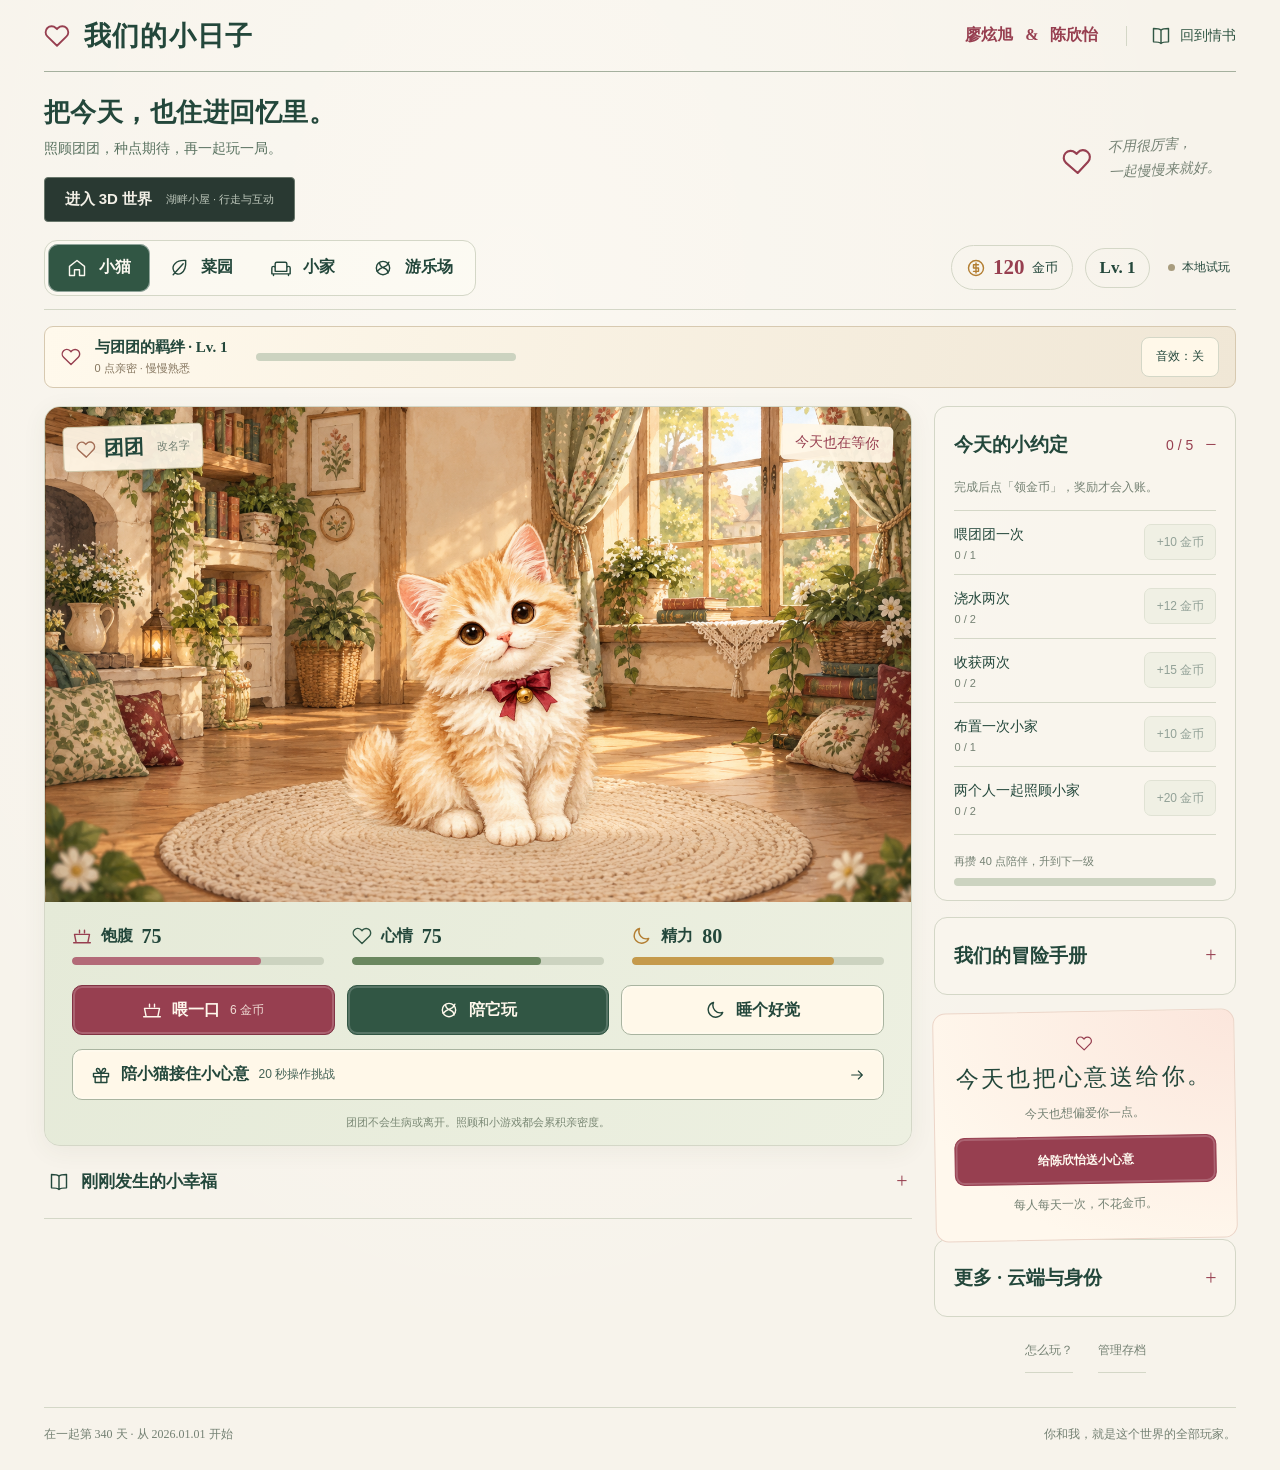
==== commit a814ec96: "Add playable lakeside 3D retreat with saved gardening, furniture and six-ball practice" ====
--- a/play/index.html
+++ b/play/index.html
@@ -9,6 +9,7 @@
   <title>我们的小日子 · 廖炫旭与陈欣怡</title>
   <link rel="stylesheet" href="./styles.css?v=3">
   <link rel="stylesheet" href="./experience.css?v=3">
+  <link rel="stylesheet" href="./retreat.css?v=4">
   <script type="importmap">{"imports":{"three":"./vendor/three/three.module.js"}}</script>
 </head>
 <body>
@@ -36,7 +37,7 @@
     </header>
     <main>
       <section class="welcome" aria-labelledby="welcome-title">
-        <div><h1 id="welcome-title">把今天，也住进回忆里。</h1><p>照顾团团，种点期待，再一起玩一局。</p></div>
+        <div><h1 id="welcome-title">把今天，也住进回忆里。</h1><p>照顾团团，种点期待，再一起玩一局。</p><button id="open-retreat" class="retreat-entry">进入 3D 世界 <small>湖畔小屋 · 行走与互动</small></button></div>
         <div class="welcome-note"><svg><use href="#i-heart"/></svg><span>不用很厉害，<br>一起慢慢来就好。</span></div>
       </section>
       <div class="world-toolbar">
@@ -113,7 +114,24 @@
   <dialog id="save-dialog" aria-labelledby="save-title"><button class="dialog-close" data-close="save-dialog" aria-label="关闭存档管理"><svg><use href="#i-close"/></svg></button><h2 id="save-title">把我们的进度好好收起来</h2><p>本地试玩会自动保存到这台设备。导出一个备份文件，可以把本地进度搬到另一台设备。</p><button class="button green wide" id="export-save">导出本地存档</button><label class="button paper wide file-label">选择本地备份文件<input type="file" id="import-file" accept="application/json,.json" hidden></label><p id="import-summary" hidden></p><button class="button rose wide" id="confirm-import" hidden>确认恢复这份备份</button><p class="small-print">导入只替换本地试玩存档，不改动云端小家。保留房间码即可重新进入云端；请勿把房间码放进公开仓库。</p><p class="dialog-status" id="save-dialog-status" role="status"></p></dialog>
   <div class="toast" id="toast" role="status" hidden></div>
   <noscript><p class="noscript">请启用 JavaScript，让团团和菜园陪你一起运行。</p></noscript>
-  <script type="module" src="./app.js?v=3"></script>
+  <dialog id="retreat-dialog" class="retreat-dialog" aria-labelledby="retreat-title">
+    <div class="retreat-stage">
+      <div id="retreat-canvas" class="retreat-canvas"></div>
+      <header class="retreat-header"><div><h2 id="retreat-title">湖畔日常</h2><p>廖炫旭 &amp; 陈欣怡 · <span id="retreat-world-status">本地试玩</span></p></div><button id="retreat-close">返回日常</button></header>
+      <aside class="retreat-mission"><h3>今日行程</h3><p id="retreat-mission-pet">待体验 · 照顾猫咪</p><p id="retreat-mission-farm">待体验 · 种植与收获</p><p id="retreat-mission-fetch">待体验 · 六球挑战</p><small>体验清单，不额外发奖励。</small></aside>
+      <p id="retreat-context" class="retreat-context">靠近猫咪或菜地，按 E 互动</p>
+      <div class="retreat-dpad" role="group" aria-label="3D行走方向"><button data-retreat-dir="0,-1" aria-label="向前走"><svg><use href="#i-arrow" transform="rotate(-90 12 12)"/></svg></button><button data-retreat-dir="-1,0" aria-label="向左走"><svg><use href="#i-arrow" transform="rotate(180 12 12)"/></svg></button><button data-retreat-dir="0,1" aria-label="向后走"><svg><use href="#i-arrow" transform="rotate(90 12 12)"/></svg></button><button data-retreat-dir="1,0" aria-label="向右走"><svg><use href="#i-arrow"/></svg></button></div>
+      <div class="retreat-shortcuts"><button id="retreat-interact">互动 E</button><button id="retreat-turn">视角</button></div>
+      <section class="retreat-panel" data-retreat-panel="pet" hidden><h3>陪猫咪待一会</h3><p id="retreat-pet-stats"></p><div class="retreat-stack"><button data-retreat-care="feed">喂食 · 6 币</button><button data-retreat-care="play">陪玩</button><button data-retreat-care="rest">休息</button></div><h3>六球挑战</h3><p>看准绿区抛球，让猫咪追住落点。六次机会，45 秒；每球目标不同，难度逐渐增加。</p><div class="retreat-throw-stats"><span id="retreat-fetch-score">本机最佳 0 分</span><span id="retreat-fetch-time">45s</span></div><div id="retreat-fetch-meter" hidden><div class="retreat-throw-meter"><span id="retreat-throw-target" class="retreat-throw-target"></span><span id="retreat-throw-needle" class="retreat-throw-needle"></span></div></div><button id="retreat-fetch-start" class="retreat-primary">开始六球挑战</button><button id="retreat-fetch-throw" class="retreat-primary" hidden>抛球 · 空格</button><p>练习纪录仅存本机，不发金币。</p></section>
+      <section class="retreat-panel" data-retreat-panel="farm" hidden><h3>六块地，慢慢经营</h3><label for="retreat-seed">选择种子</label><select id="retreat-seed"></select><p>点编号走到对应菜地，再种植、浇水或收获。作物与原菜园同步。</p><div class="retreat-stack" aria-label="选择3D菜地"><button data-retreat-plot="0">1</button><button data-retreat-plot="1">2</button><button data-retreat-plot="2">3</button><button data-retreat-plot="3">4</button><button data-retreat-plot="4">5</button><button data-retreat-plot="5">6</button></div><p id="retreat-crop-status"></p><button id="retreat-plant" class="retreat-primary">走近菜地</button></section>
+      <section class="retreat-panel" data-retreat-panel="build" hidden><h3>让小屋属于我们</h3><label for="retreat-furniture">选择家具</label><select id="retreat-furniture"></select><p>购买使用原来的金币。选中后点击小屋室内地面摆放；同一份位置也会显示在原来的小家。</p><button id="retreat-buy" class="retreat-primary">选中并摆放</button><div class="retreat-stack"><button id="retreat-remove">收回这件家具</button></div></section>
+      <section class="retreat-panel" data-retreat-panel="light" hidden><h3>窗外的时光</h3><div class="retreat-stack"><button data-retreat-theme="morning">晨光</button><button data-retreat-theme="sunset">落日</button><button data-retreat-theme="night">月夜</button></div><p>主题与两个人的共享小家同步，不扣金币。</p><button id="retreat-reset">回到石径</button></section>
+      <div class="retreat-loading" id="retreat-loading"><h3>走进湖畔日常</h3><p id="retreat-load-status">正在加载原创 3D 场景。</p><button id="retreat-retry" hidden>重新加载</button><button id="retreat-back">返回原游戏</button></div>
+    </div>
+    <nav class="retreat-dock" aria-label="3D玩法"><button data-retreat-mode="roam" aria-pressed="true">漫游</button><button data-retreat-mode="pet" aria-pressed="false">逗猫</button><button data-retreat-mode="farm" aria-pressed="false">种植</button><button data-retreat-mode="build" aria-pressed="false">布置</button><button data-retreat-mode="light" aria-pressed="false">光线</button></nav>
+    <p id="retreat-notice" role="status" class="retreat-notice"></p><p id="retreat-persistence" class="retreat-persistence"></p>
+  </dialog>
+  <script type="module" src="./app.js?v=4"></script>
 </body>
 </html>
 
--- a/play/retreat.css
+++ b/play/retreat.css
@@ -0,0 +1,73 @@
+.retreat-entry { margin-top: 15px; display: inline-flex; align-items: center; gap: 14px; background: #293932; color: #f3f0e7; border: 1px solid #69776b; padding: 12px 20px; border-radius: 4px; font-size: 15px; font-weight: 600; }
+.retreat-entry small { font-size: 11px; color: #bdc7bb; font-weight: 400; }
+.retreat-dialog { --retreat-ink: #eeeade; --retreat-surface: rgba(24,31,27,.92); --retreat-accent: #d5a16c; position: fixed; inset: 0; width: 100vw; height: 100dvh; max-width: none; max-height: none; margin: 0; padding: 0; border: 0; border-radius: 0; background: #202b27; color: var(--retreat-ink); overflow: hidden; }
+.retreat-dialog::backdrop { background: #202b27; }
+.retreat-dialog button, .retreat-dialog select { font-family: 'Palatino Linotype', 'Noto Serif SC', 'Microsoft YaHei', serif; font-size: 14px; color: var(--retreat-ink); min-height: 44px; padding: 10px 14px; border: 1px solid #82908466; background: var(--retreat-surface); border-radius: 4px; cursor: pointer; }
+.retreat-dialog button:hover { border-color: var(--retreat-accent); }
+.retreat-dialog button:focus-visible, .retreat-dialog select:focus-visible, .retreat-canvas canvas:focus-visible { outline: 2px solid #f5c38e; outline-offset: -3px; }
+.retreat-dialog button:disabled { opacity: .45; cursor: default; }
+.retreat-dialog [hidden] { display: none !important; }
+.retreat-stage { position: relative; height: calc(100% - 68px - env(safe-area-inset-bottom)); }
+.retreat-canvas { position: absolute; inset: 0; }
+.retreat-canvas canvas { display: block; width: 100%; height: 100%; touch-action: none; }
+.retreat-header { position: absolute; z-index: 2; left: 30px; right: 30px; top: max(20px, env(safe-area-inset-top)); display: flex; align-items: flex-start; justify-content: space-between; pointer-events: none; }
+.retreat-header > * { pointer-events: auto; }
+.retreat-header h2 { color: #f4eedf; font-size: 38px; font-weight: 400; margin: 0; text-shadow: 0 2px 12px #14231e; letter-spacing: .13em; }
+.retreat-header p { margin: 5px 0 0; font-size: 13px; text-shadow: 0 2px 7px #14231e; }
+.retreat-header button { background: rgba(24,31,27,.88); }
+.retreat-mission { position: absolute; z-index: 2; top: 116px; left: 30px; padding: 16px 20px; width: 210px; background: var(--retreat-surface); border: 1px solid #b9b4a455; border-radius: 4px; }
+.retreat-mission h3 { font-size: 17px; color: var(--retreat-accent); margin: 0 0 9px; padding-bottom: 10px; border-bottom: 1px solid #bea68d66; font-weight: 400; }
+.retreat-mission p { margin: 7px 0; font-size: 13px; }
+.retreat-mission small { display: block; color: #b7c1b5; font-size: 11px; margin-top: 12px; }
+.retreat-context { position: absolute; z-index: 2; bottom: 20px; left: 50%; transform: translateX(-50%); max-width: 45%; margin: 0; background: var(--retreat-surface); border: 1px solid #b9b4a455; border-radius: 4px; padding: 12px 18px; text-align: center; font-size: 14px; }
+.retreat-dpad { position: absolute; z-index: 3; bottom: 20px; left: 30px; display: grid; grid-template-columns: repeat(3, 48px); gap: 6px; }
+.retreat-dpad button { padding: 0; width: 48px; height: 48px; touch-action: none; }
+.retreat-dpad svg { width: 20px; height: 20px; fill: none; stroke: currentColor; stroke-width: 1.5; }
+.retreat-dpad button:first-child { grid-column: 2; }
+.retreat-dpad button:nth-child(2) { grid-column: 1; }
+.retreat-shortcuts { position: absolute; z-index: 3; bottom: 20px; right: 30px; display: flex; gap: 8px; }
+.retreat-dock { height: 68px; padding: 8px 20px calc(8px + env(safe-area-inset-bottom)); display: flex; align-items: center; justify-content: center; gap: 8px; background: #202825; border-top: 1px solid #72796c88; }
+.retreat-dock button { border: 0; background: none; min-width: 90px; border-radius: 0; color: #bac1b7; }
+.retreat-dock button[aria-pressed='true'] { color: var(--retreat-accent); box-shadow: inset 0 -2px var(--retreat-accent); }
+.retreat-panel { position: absolute; z-index: 4; right: 30px; top: 100px; width: 310px; max-height: calc(100% - 230px); overflow: auto; padding: 20px; border: 1px solid #b9b4a455; border-radius: 4px; background: var(--retreat-surface); }
+.retreat-panel h3 { color: #f2e9d6; font-size: 21px; margin: 0 0 10px; font-weight: 400; }
+.retreat-panel p { font-size: 13px; line-height: 1.7; color: #c7cdbf; margin: 9px 0; }
+.retreat-panel .retreat-stack { display: flex; flex-wrap: wrap; gap: 8px; margin: 12px 0; }
+.retreat-panel .retreat-stack button { flex: 1; }
+.retreat-panel label { display: block; margin: 8px 0 5px; font-size: 13px; }
+.retreat-panel select { width: 100%; background: #25302b; }
+.retreat-panel .retreat-primary { width: 100%; background: #b88a5d; color: #121e17; font-weight: 600; border-color: #ddb893; }
+.retreat-panel progress { width: 100%; height: 9px; accent-color: #d6a16c; margin: 10px 0; }
+.retreat-throw-meter { position: relative; margin: 20px 0 10px; height: 18px; border-radius: 3px; background: #111a17; overflow: hidden; }
+.retreat-throw-target { position: absolute; height: 100%; background: #547659; }
+.retreat-throw-needle { position: absolute; top: 0; height: 100%; width: 3px; background: #ffe9b2; }
+.retreat-throw-stats { display: flex; justify-content: space-between; color: #d5a16c; font-size: 13px; }
+.retreat-loading { position: absolute; z-index: 5; inset: 0; display: grid; align-content: center; justify-content: center; text-align: center; background: #202b27; padding: 30px; }
+.retreat-loading h3 { font-weight: 400; font-size: 30px; margin-bottom: 12px; color: #e6ddc8; }
+.retreat-loading p { max-width: 440px; font-size: 14px; line-height: 1.8; }
+.retreat-notice { position: absolute; z-index: 6; bottom: calc(140px + env(safe-area-inset-bottom)); left: 50%; transform: translateX(-50%); max-width: 50%; margin: 0; padding: 8px 12px; border-radius: 4px; background: rgba(24,31,27,.94); font-size: 12px; text-align: center; pointer-events: none; }
+.retreat-notice:empty { display: none; }
+.retreat-persistence { position: absolute; z-index: 2; left: 30px; top: 320px; max-width: 210px; font-size: 10px; line-height: 1.7; color: #d3d7c7; text-shadow: 0 1px 5px #17251b; pointer-events: none; }
+@media (max-width: 640px) {
+  .retreat-entry { width: 100%; justify-content: space-between; }
+  .retreat-header { left: 15px; right: 15px; top: max(12px, env(safe-area-inset-top)); }
+  .retreat-header h2 { font-size: 26px; }
+  .retreat-header p { font-size: 10px; max-width: 155px; }
+  .retreat-header button { font-size: 12px; padding: 9px 12px; }
+  .retreat-mission { top: 90px; left: 15px; padding: 10px 12px; width: 148px; }
+  .retreat-mission h3 { font-size: 14px; padding-bottom: 6px; margin-bottom: 6px; }
+  .retreat-mission p { font-size: 11px; margin: 5px 0; }
+  .retreat-mission small { font-size: 10px; margin-top: 8px; }
+  .retreat-dpad { left: 15px; bottom: 16px; grid-template-columns: repeat(3, 44px); gap: 4px; }
+  .retreat-dpad button { width: 44px; height: 44px; }
+  .retreat-shortcuts { right: 15px; bottom: 16px; flex-direction: column; gap: 4px; }
+  .retreat-context { bottom: 122px; max-width: calc(100% - 30px); width: max-content; font-size: 11px; padding: 9px 12px; }
+  .retreat-panel { top: auto; bottom: 121px; right: 15px; left: 15px; width: auto; max-height: 48%; padding: 16px; }
+  .retreat-stage:has(.retreat-panel:not([hidden])) .retreat-context, .retreat-stage:has(.retreat-panel:not([hidden])) .retreat-mission { display: none; }
+  .retreat-dock { gap: 0; padding-left: 4px; padding-right: 4px; }
+  .retreat-dock button { min-width: 0; flex: 1; padding: 10px 5px; font-size: 13px; }
+  .retreat-dialog button, .retreat-dialog select { min-height: 44px; }
+  .retreat-notice { bottom: calc(73px + env(safe-area-inset-bottom)); max-width: calc(100% - 32px); width: max-content; font-size: 11px; padding: 6px 10px; }
+  .retreat-persistence { display: none; }
+}
+@media (prefers-reduced-motion: reduce) { .retreat-dialog * { scroll-behavior: auto; } }
